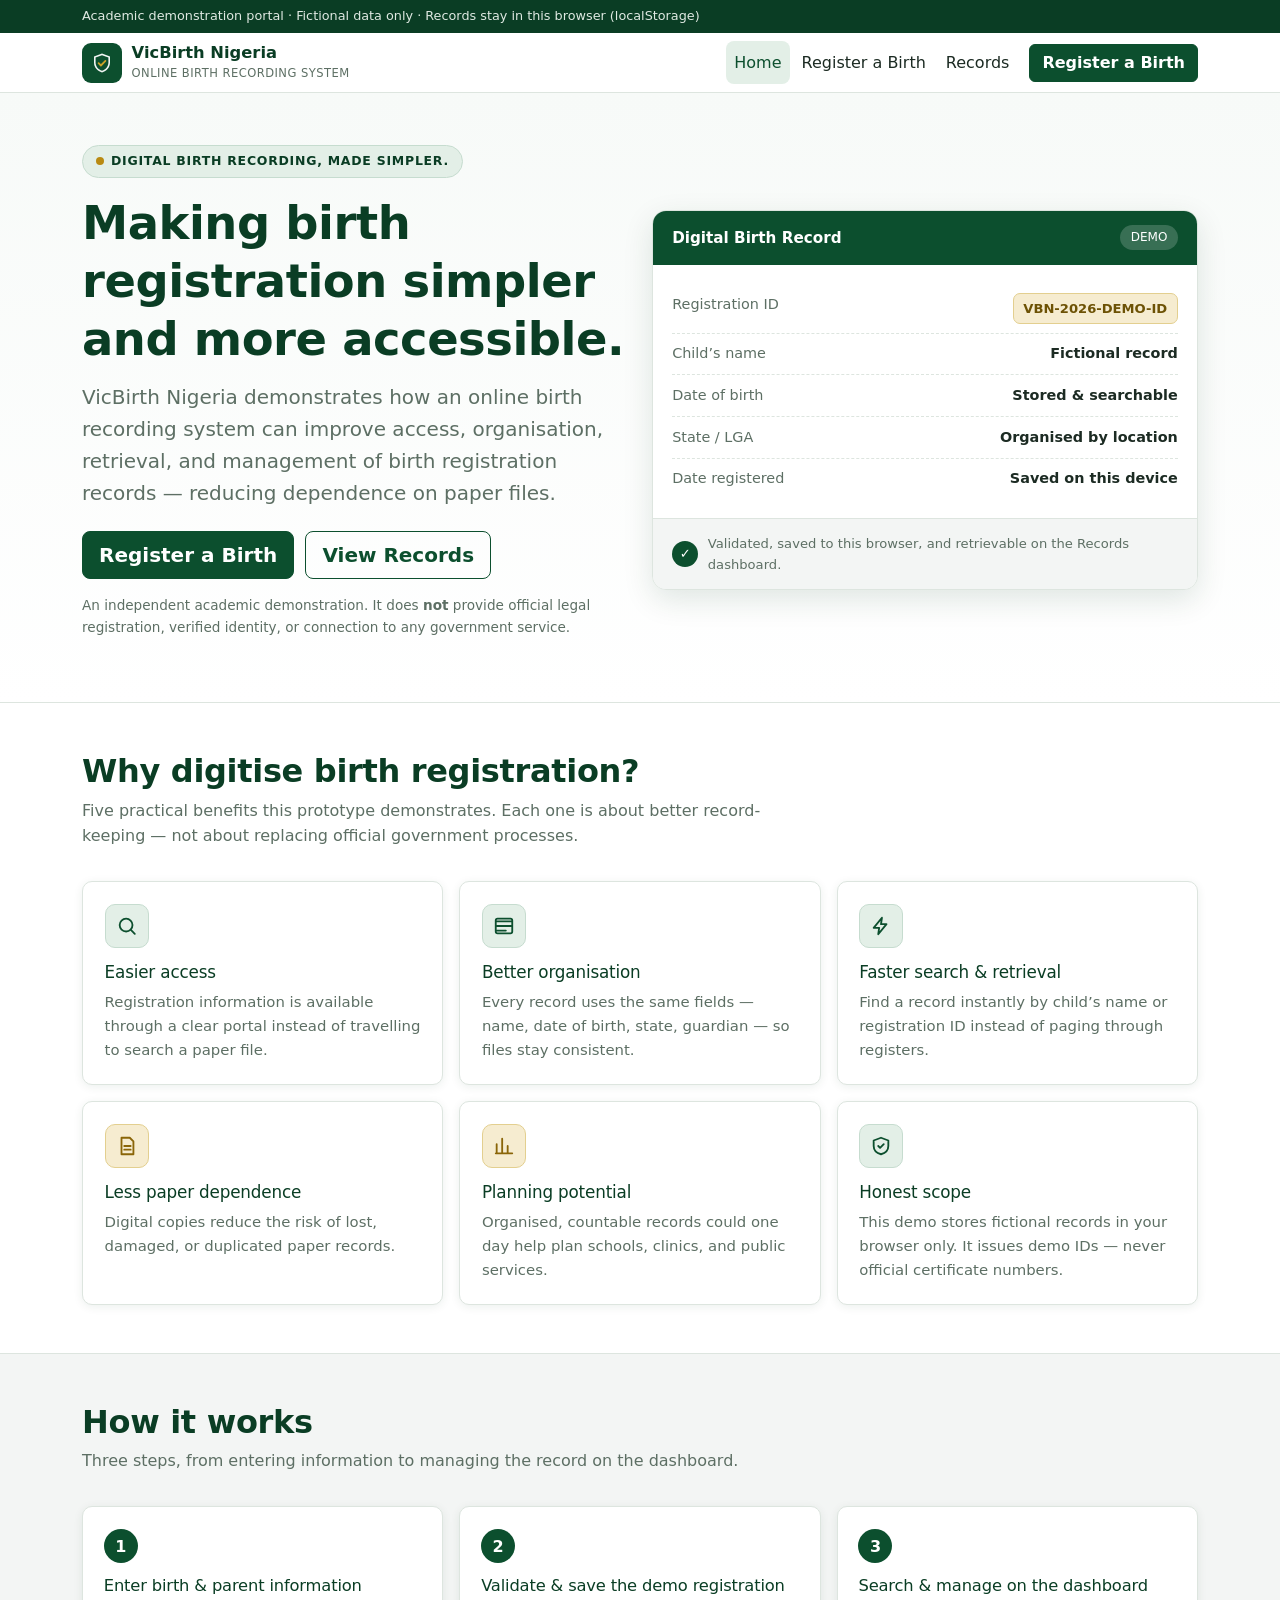
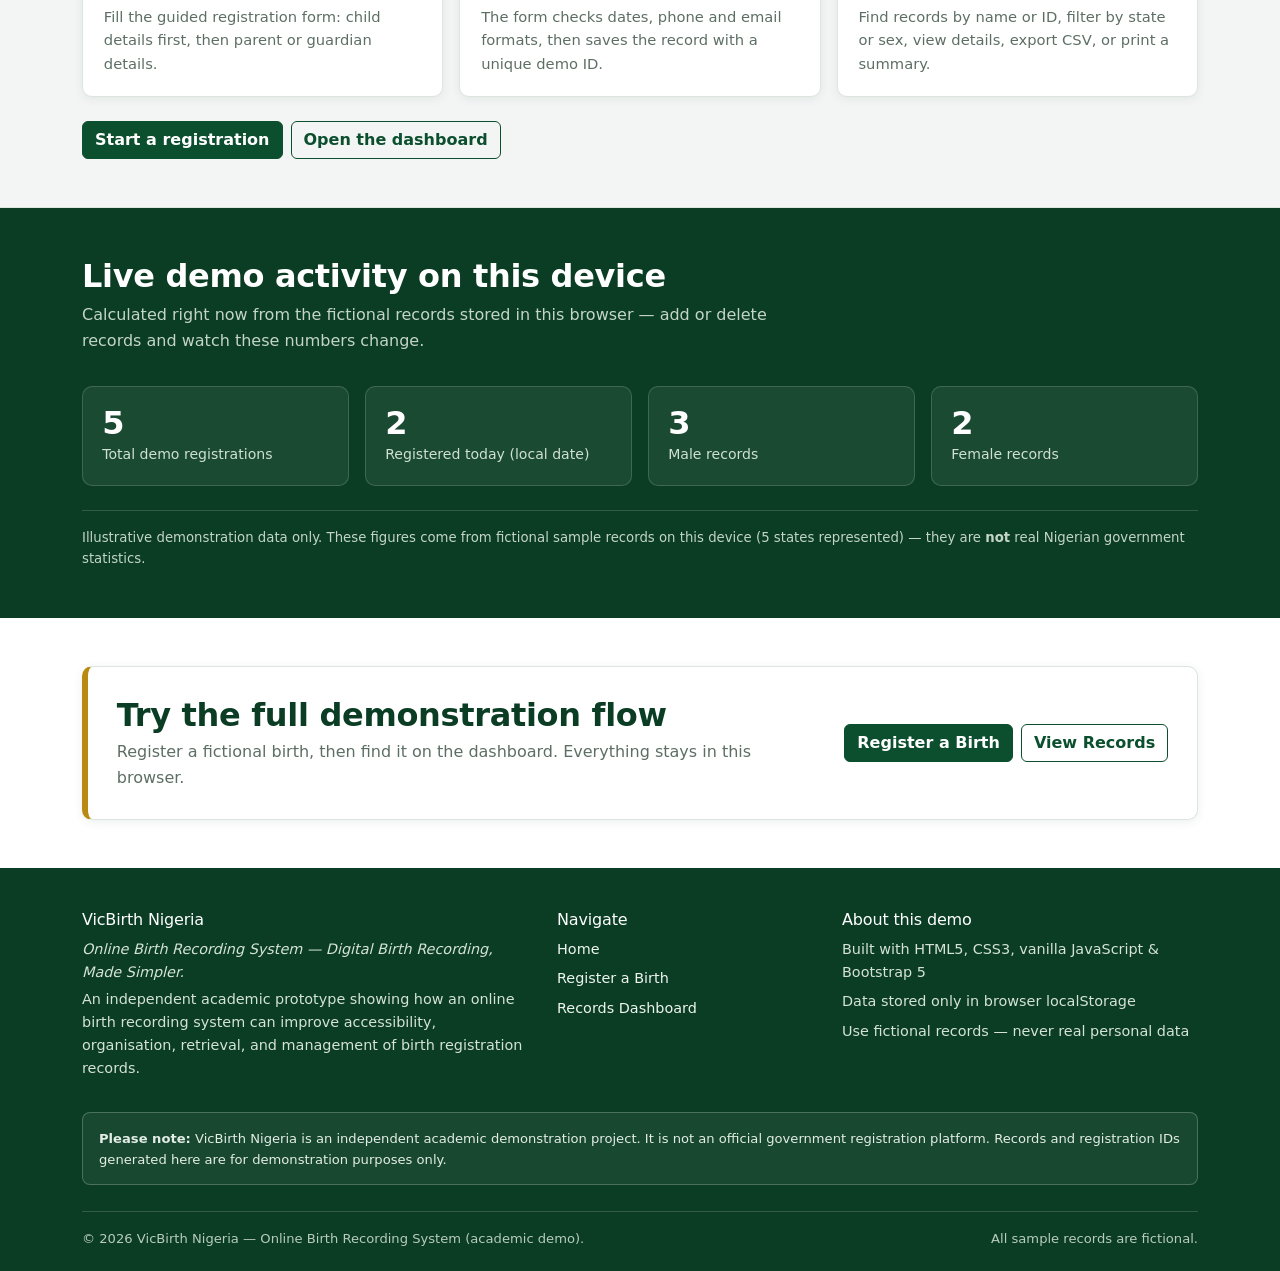
==== index.html @ a204a129 "Add files via upload" ====
<!DOCTYPE html>
<html lang="en">
<head>
  <meta charset="UTF-8" />
  <meta name="viewport" content="width=device-width, initial-scale=1.0" />
  <meta name="description" content="VicBirth Nigeria — Online Birth Recording System. Academic demonstration showing how digitisation can improve access, organisation and retrieval of birth records." />
  <title>VicBirth Nigeria — Online Birth Recording System (Demo)</title>

  <!-- Bootstrap 5 via official CDN (only framework allowed) -->
  <link href="https://cdn.jsdelivr.net/npm/bootstrap@5.3.3/dist/css/bootstrap.min.css" rel="stylesheet" integrity="sha384-QWTKZyjpPEjISv5WaRU9OFeRpok6YctnYmDr5pNlyT2bRjXh0JMhjY6hW+ALEwIH" crossorigin="anonymous" />

  <!-- Project design system -->
  <link rel="stylesheet" href="css/style.css" />
</head>
<body>

  <!-- Thin academic-notice strip -->
  <div class="bcn-topstrip">
    <div class="container">
      <p>Academic demonstration portal &middot; Fictional data only &middot; Records stay in this browser (localStorage)</p>
    </div>
  </div>

  <!-- ============ Navigation ============ -->
  <nav class="navbar navbar-expand-lg bcn-navbar sticky-top" aria-label="Main navigation">
    <div class="container">
      <a class="bcn-logo" href="index.html" aria-label="VicBirth Nigeria home">
        <span class="bcn-logo-mark" aria-hidden="true">
          <!-- Inline SVG: shield + birth record motif -->
          <svg width="24" height="24" viewBox="0 0 24 24" fill="none" role="img" aria-hidden="true">
            <path d="M12 2.5 20 5.5v6c0 5-3.4 8.6-8 10-4.6-1.4-8-5-8-10v-6l8-3Z" fill="#ffffff" opacity="0.95"/>
            <path d="M12 4.2 18.4 6.4v5.1c0 4-2.7 7-6.4 8.2-3.7-1.2-6.4-4.2-6.4-8.2V6.4L12 4.2Z" fill="#0c4f2e"/>
            <path d="M8.6 12.2l2.3 2.3 4.5-4.6" stroke="#C9A227" stroke-width="1.8" stroke-linecap="round" stroke-linejoin="round" fill="none"/>
          </svg>
        </span>
        <span class="bcn-logo-text">
          <strong>VicBirth Nigeria</strong>
          <small>Online Birth Recording System</small>
        </span>
      </a>

      <button class="navbar-toggler" type="button" data-bs-toggle="collapse" data-bs-target="#bcnNav"
        aria-controls="bcnNav" aria-expanded="false" aria-label="Toggle navigation">
        <span class="navbar-toggler-icon"></span>
      </button>

      <div class="collapse navbar-collapse" id="bcnNav">
        <ul class="navbar-nav ms-auto align-items-lg-center gap-lg-1">
          <li class="nav-item">
            <a class="nav-link active" aria-current="page" href="index.html">Home</a>
          </li>
          <li class="nav-item">
            <a class="nav-link" href="register.html">Register a Birth</a>
          </li>
          <li class="nav-item">
            <a class="nav-link" href="records.html">Records</a>
          </li>
          <li class="nav-item ms-lg-2 mt-2 mt-lg-0">
            <a class="btn btn-primary" href="register.html">Register a Birth</a>
          </li>
        </ul>
      </div>
    </div>
  </nav>

  <main>
    <!-- ============ Hero ============ -->
    <section class="bcn-hero">
      <div class="container">
        <div class="row align-items-center g-4">
          <div class="col-lg-6">
            <span class="bcn-eyebrow"><span class="dot" aria-hidden="true"></span> Digital Birth Recording, Made Simpler.</span>
            <h1>Making birth registration simpler and more accessible.</h1>
            <p class="lead">
              VicBirth Nigeria demonstrates how an online birth recording system can improve
              access, organisation, retrieval, and management of birth registration records &mdash;
              reducing dependence on paper files.
            </p>
            <div class="bcn-hero-actions">
              <a class="btn btn-primary btn-lg" href="register.html">Register a Birth</a>
              <a class="btn btn-outline-secondary btn-lg" href="records.html">View Records</a>
            </div>
            <p class="bcn-hero-note">
              An independent academic demonstration. It does <strong>not</strong> provide official legal
              registration, verified identity, or connection to any government service.
            </p>
          </div>

          <div class="col-lg-6">
            <!-- CSS/SVG illustration: no external image, never breaks -->
            <div class="bcn-illustration" role="img" aria-label="Illustration of a digital birth record card with a demo registration ID">
              <div class="bcn-illustration-header">
                <strong>Digital Birth Record</strong>
                <span>DEMO</span>
              </div>
              <div class="bcn-illustration-body">
                <dl class="m-0">
                  <div class="bcn-mini-row">
                    <dt>Registration ID</dt>
                    <dd><span class="bcn-id-pill">VBN-2026-DEMO-ID</span></dd>
                  </div>
                  <div class="bcn-mini-row">
                    <dt>Child&rsquo;s name</dt>
                    <dd>Fictional record</dd>
                  </div>
                  <div class="bcn-mini-row">
                    <dt>Date of birth</dt>
                    <dd>Stored &amp; searchable</dd>
                  </div>
                  <div class="bcn-mini-row">
                    <dt>State / LGA</dt>
                    <dd>Organised by location</dd>
                  </div>
                  <div class="bcn-mini-row">
                    <dt>Date registered</dt>
                    <dd>Saved on this device</dd>
                  </div>
                </dl>
              </div>
              <div class="bcn-illustration-footer">
                <span class="bcn-check" aria-hidden="true">&#10003;</span>
                <span>Validated, saved to this browser, and retrievable on the Records dashboard.</span>
              </div>
            </div>
          </div>
        </div>
      </div>
    </section>

    <!-- ============ Benefits ============ -->
    <section class="bcn-section" aria-labelledby="benefits-title">
      <div class="container">
        <h2 class="bcn-section-title" id="benefits-title">Why digitise birth registration?</h2>
        <p class="bcn-section-sub">
          Five practical benefits this prototype demonstrates. Each one is about better record-keeping &mdash;
          not about replacing official government processes.
        </p>

        <div class="row g-3 mt-3">
          <div class="col-md-6 col-lg-4">
            <div class="card bcn-card">
              <div class="card-body">
                <span class="bcn-icon-tile" aria-hidden="true">
                  <svg width="22" height="22" viewBox="0 0 24 24" fill="none"><circle cx="11" cy="11" r="7" stroke="#0c4f2e" stroke-width="2"/><path d="m16.5 16.5 4 4" stroke="#0c4f2e" stroke-width="2" stroke-linecap="round"/></svg>
                </span>
                <h3>Easier access</h3>
                <p>Registration information is available through a clear portal instead of travelling to search a paper file.</p>
              </div>
            </div>
          </div>
          <div class="col-md-6 col-lg-4">
            <div class="card bcn-card">
              <div class="card-body">
                <span class="bcn-icon-tile" aria-hidden="true">
                  <svg width="22" height="22" viewBox="0 0 24 24" fill="none"><path d="M4 7h16M4 12h16M4 17h10" stroke="#0c4f2e" stroke-width="2" stroke-linecap="round"/><rect x="3" y="4" width="18" height="16" rx="2" stroke="#0c4f2e" stroke-width="2"/></svg>
                </span>
                <h3>Better organisation</h3>
                <p>Every record uses the same fields &mdash; name, date of birth, state, guardian &mdash; so files stay consistent.</p>
              </div>
            </div>
          </div>
          <div class="col-md-6 col-lg-4">
            <div class="card bcn-card">
              <div class="card-body">
                <span class="bcn-icon-tile" aria-hidden="true">
                  <svg width="22" height="22" viewBox="0 0 24 24" fill="none"><path d="M13 3 4 14h6l-1 7 9-11h-6l1-7Z" stroke="#0c4f2e" stroke-width="2" stroke-linejoin="round"/></svg>
                </span>
                <h3>Faster search &amp; retrieval</h3>
                <p>Find a record instantly by child&rsquo;s name or registration ID instead of paging through registers.</p>
              </div>
            </div>
          </div>
          <div class="col-md-6 col-lg-4">
            <div class="card bcn-card">
              <div class="card-body">
                <span class="bcn-icon-tile gold" aria-hidden="true">
                  <svg width="22" height="22" viewBox="0 0 24 24" fill="none"><path d="M6 3h9l4 4v14H6V3Z" stroke="#8a6508" stroke-width="2" stroke-linejoin="round"/><path d="M9 12h7M9 16h7" stroke="#8a6508" stroke-width="2" stroke-linecap="round"/></svg>
                </span>
                <h3>Less paper dependence</h3>
                <p>Digital copies reduce the risk of lost, damaged, or duplicated paper records.</p>
              </div>
            </div>
          </div>
          <div class="col-md-6 col-lg-4">
            <div class="card bcn-card">
              <div class="card-body">
                <span class="bcn-icon-tile gold" aria-hidden="true">
                  <svg width="22" height="22" viewBox="0 0 24 24" fill="none"><path d="M4 20V10M10 20V4M16 20v-8M21 20H3" stroke="#8a6508" stroke-width="2" stroke-linecap="round"/></svg>
                </span>
                <h3>Planning potential</h3>
                <p>Organised, countable records could one day help plan schools, clinics, and public services.</p>
              </div>
            </div>
          </div>
          <div class="col-md-6 col-lg-4">
            <div class="card bcn-card">
              <div class="card-body">
                <span class="bcn-icon-tile" aria-hidden="true">
                  <svg width="22" height="22" viewBox="0 0 24 24" fill="none"><path d="M12 3 20 6v6c0 4.4-3 7.6-8 9-5-1.4-8-4.6-8-9V6l8-3Z" stroke="#0c4f2e" stroke-width="2" stroke-linejoin="round"/><path d="m9 12 2 2 4-4" stroke="#0c4f2e" stroke-width="2" stroke-linecap="round" stroke-linejoin="round"/></svg>
                </span>
                <h3>Honest scope</h3>
                <p>This demo stores fictional records in your browser only. It issues demo IDs &mdash; never official certificate numbers.</p>
              </div>
            </div>
          </div>
        </div>
      </div>
    </section>

    <!-- ============ How it works ============ -->
    <section class="bcn-section bcn-section-soft" aria-labelledby="how-title">
      <div class="container">
        <h2 class="bcn-section-title" id="how-title">How it works</h2>
        <p class="bcn-section-sub">Three steps, from entering information to managing the record on the dashboard.</p>

        <div class="row g-3 mt-3">
          <div class="col-md-4">
            <div class="bcn-step">
              <span class="bcn-step-number" aria-hidden="true">1</span>
              <h3>Enter birth &amp; parent information</h3>
              <p>Fill the guided registration form: child details first, then parent or guardian details.</p>
            </div>
          </div>
          <div class="col-md-4">
            <div class="bcn-step">
              <span class="bcn-step-number" aria-hidden="true">2</span>
              <h3>Validate &amp; save the demo registration</h3>
              <p>The form checks dates, phone and email formats, then saves the record with a unique demo ID.</p>
            </div>
          </div>
          <div class="col-md-4">
            <div class="bcn-step">
              <span class="bcn-step-number" aria-hidden="true">3</span>
              <h3>Search &amp; manage on the dashboard</h3>
              <p>Find records by name or ID, filter by state or sex, view details, export CSV, or print a summary.</p>
            </div>
          </div>
        </div>

        <div class="mt-4 d-flex flex-wrap gap-2">
          <a class="btn btn-primary" href="register.html">Start a registration</a>
          <a class="btn btn-outline-secondary" href="records.html">Open the dashboard</a>
        </div>
      </div>
    </section>

    <!-- ============ Impact statistics (live from localStorage) ============ -->
    <section class="bcn-section bcn-stats" aria-labelledby="stats-title">
      <div class="container">
        <h2 class="bcn-section-title" id="stats-title">Live demo activity on this device</h2>
        <p class="bcn-section-sub">Calculated right now from the fictional records stored in this browser &mdash; add or delete records and watch these numbers change.</p>

        <div class="row g-3 mt-3" role="list">
          <div class="col-6 col-lg-3" role="listitem">
            <div class="bcn-stat-card">
              <div class="number" id="stat-total">0</div>
              <div class="label">Total demo registrations</div>
            </div>
          </div>
          <div class="col-6 col-lg-3" role="listitem">
            <div class="bcn-stat-card">
              <div class="number" id="stat-today">0</div>
              <div class="label">Registered today (local date)</div>
            </div>
          </div>
          <div class="col-6 col-lg-3" role="listitem">
            <div class="bcn-stat-card">
              <div class="number" id="stat-male">0</div>
              <div class="label">Male records</div>
            </div>
          </div>
          <div class="col-6 col-lg-3" role="listitem">
            <div class="bcn-stat-card">
              <div class="number" id="stat-female">0</div>
              <div class="label">Female records</div>
            </div>
          </div>
        </div>

        <p class="bcn-demo-note mb-0">
          Illustrative demonstration data only. These figures come from fictional sample records on this device
          (<span id="stat-states">0</span> states represented) &mdash; they are <strong>not</strong> real Nigerian government statistics.
        </p>
      </div>
    </section>

    <!-- ============ Call to action ============ -->
    <section class="bcn-section" aria-labelledby="cta-title">
      <div class="container">
        <div class="bcn-cta">
          <div class="row align-items-center g-3">
            <div class="col-lg-8">
              <h2 class="bcn-section-title mb-1" id="cta-title">Try the full demonstration flow</h2>
              <p class="bcn-section-sub mb-0">Register a fictional birth, then find it on the dashboard. Everything stays in this browser.</p>
            </div>
            <div class="col-lg-4 d-flex flex-wrap gap-2 justify-content-lg-end">
              <a class="btn btn-primary" href="register.html">Register a Birth</a>
              <a class="btn btn-outline-secondary" href="records.html">View Records</a>
            </div>
          </div>
        </div>
      </div>
    </section>
  </main>

  <!-- ============ Footer ============ -->
  <footer class="bcn-footer">
    <div class="container">
      <div class="row g-4">
        <div class="col-md-5">
          <h2>VicBirth Nigeria</h2>
          <p class="mb-1"><em>Online Birth Recording System &mdash; Digital Birth Recording, Made Simpler.</em></p>
          <p>An independent academic prototype showing how an online birth recording system can improve accessibility, organisation, retrieval, and management of birth registration records.</p>
        </div>
        <div class="col-6 col-md-3">
          <h3>Navigate</h3>
          <ul>
            <li><a href="index.html">Home</a></li>
            <li><a href="register.html">Register a Birth</a></li>
            <li><a href="records.html">Records Dashboard</a></li>
          </ul>
        </div>
        <div class="col-6 col-md-4">
          <h3>About this demo</h3>
          <ul>
            <li>Built with HTML5, CSS3, vanilla JavaScript &amp; Bootstrap 5</li>
            <li>Data stored only in browser localStorage</li>
            <li>Use fictional records &mdash; never real personal data</li>
          </ul>
        </div>
      </div>

      <div class="bcn-disclaimer mt-3" role="note">
        <strong>Please note:</strong> VicBirth Nigeria is an independent academic demonstration project.
        It is not an official government registration platform. Records and registration IDs generated here
        are for demonstration purposes only.
      </div>

      <div class="bcn-footer-bottom">
        <span>&copy; 2026 VicBirth Nigeria &mdash; Online Birth Recording System (academic demo).</span>
        <span>All sample records are fictional.</span>
      </div>
    </div>
  </footer>

  <!-- Bootstrap JS bundle (for responsive navbar) -->
  <script src="https://cdn.jsdelivr.net/npm/bootstrap@5.3.3/dist/js/bootstrap.bundle.min.js" integrity="sha384-YvpcrYf0tY3lHB60NNkmXc5s9fDVZLESaAA55NDzOxhy9GkcIdslK1eN7N6jIeHz" crossorigin="anonymous"></script>
  <!-- Shared storage + home statistics -->
  <script src="js/main.js"></script>
</body>
</html>
---- css/style.css ----
/* ============================================================
   VicBirth Nigeria — shared design system
   Plain CSS + Bootstrap 5. Colours: deep government green,
   neutral light grey, restrained gold accent.
   Organised so a student can explain each section.
   ============================================================ */

/* ---------- 1. Design tokens (colours, spacing) ---------- */
:root {
  --bcn-green-900: #0a3d24;   /* darkest green: footer, stat band */
  --bcn-green-800: #0c4f2e;   /* primary brand green */
  --bcn-green-700: #0e6639;   /* hover green */
  --bcn-green-100: #e3efe7;   /* pale green tint for badges */
  --bcn-gold: #b98a12;        /* restrained gold accent */
  --bcn-gold-soft: #f6ecd0;   /* pale gold tint */
  --bcn-bg: #ffffff;          /* page background */
  --bcn-bg-soft: #f3f5f4;     /* light neutral section bg */
  --bcn-ink: #1c2b23;         /* main text */
  --bcn-muted: #5d6f64;       /* secondary text */
  --bcn-border: #dde5df;      /* subtle borders */
  --bcn-radius: 10px;         /* restrained corner radius */
  --bcn-shadow: 0 2px 10px rgba(10, 61, 36, 0.08);
  --bcn-shadow-lg: 0 10px 30px rgba(10, 61, 36, 0.12);
}

/* ---------- 2. Base typography & page ---------- */
html {
  scroll-behavior: smooth;
}

body {
  font-family: "Segoe UI", system-ui, -apple-system, Roboto, "Helvetica Neue", Arial, sans-serif;
  color: var(--bcn-ink);
  background: var(--bcn-bg);
  line-height: 1.6;
  overflow-x: hidden; /* guard against horizontal overflow */
}

h1, h2, h3, h4 {
  line-height: 1.25;
  letter-spacing: -0.01em;
}

/* Visible, consistent keyboard focus (accessibility) */
a:focus-visible,
button:focus-visible,
input:focus-visible,
select:focus-visible,
.btn:focus-visible {
  outline: 3px solid var(--bcn-gold);
  outline-offset: 2px;
}

/* ---------- 3. Top utility strip ---------- */
.bcn-topstrip {
  background: var(--bcn-green-900);
  color: #dfe9e2;
  font-size: 0.8rem;
}

.bcn-topstrip p {
  margin: 0;
  padding: 0.4rem 0;
}

/* ---------- 4. Navigation ---------- */
.bcn-navbar {
  background: #fff;
  border-bottom: 1px solid var(--bcn-border);
}

.bcn-logo {
  display: inline-flex;
  align-items: center;
  gap: 0.6rem;
  text-decoration: none;
}

.bcn-logo-mark {
  width: 40px;
  height: 40px;
  flex: 0 0 40px;
  border-radius: 9px;
  background: var(--bcn-green-800);
  display: inline-flex;
  align-items: center;
  justify-content: center;
}

.bcn-logo-text {
  line-height: 1.15;
}

.bcn-logo-text strong {
  display: block;
  color: var(--bcn-green-900);
  font-size: 1.02rem;
}

.bcn-logo-text small {
  color: var(--bcn-muted);
  font-size: 0.72rem;
  letter-spacing: 0.04em;
  text-transform: uppercase;
}

.bcn-navbar .nav-link {
  color: var(--bcn-ink);
  font-weight: 500;
  padding: 0.55rem 0.85rem;
  border-radius: 8px;
}

.bcn-navbar .nav-link:hover {
  background: var(--bcn-bg-soft);
  color: var(--bcn-green-800);
}

.bcn-navbar .nav-link.active {
  color: var(--bcn-green-800);
  background: var(--bcn-green-100);
}

/* ---------- 5. Buttons (Bootstrap overrides) ---------- */
.btn-primary {
  --bs-btn-bg: var(--bcn-green-800);
  --bs-btn-border-color: var(--bcn-green-800);
  --bs-btn-hover-bg: var(--bcn-green-700);
  --bs-btn-hover-border-color: var(--bcn-green-700);
  --bs-btn-active-bg: var(--bcn-green-900);
  --bs-btn-active-border-color: var(--bcn-green-900);
  font-weight: 600;
}

.btn-outline-secondary {
  --bs-btn-color: var(--bcn-green-800);
  --bs-btn-border-color: var(--bcn-green-800);
  --bs-btn-hover-bg: var(--bcn-green-800);
  --bs-btn-hover-border-color: var(--bcn-green-800);
  font-weight: 600;
}

.btn-gold {
  background: var(--bcn-gold);
  border-color: var(--bcn-gold);
  color: #fff;
  font-weight: 600;
}

.btn-gold:hover,
.btn-gold:focus {
  background: #a1760e;
  border-color: #a1760e;
  color: #fff;
}

/* ---------- 6. Hero ---------- */
.bcn-hero {
  background: linear-gradient(180deg, #f7faf8 0%, #ffffff 100%);
  border-bottom: 1px solid var(--bcn-border);
  padding: 3.2rem 0 3rem;
}

.bcn-eyebrow {
  display: inline-flex;
  align-items: center;
  gap: 0.45rem;
  background: var(--bcn-green-100);
  color: var(--bcn-green-900);
  border: 1px solid #c6dccf;
  font-size: 0.78rem;
  font-weight: 700;
  letter-spacing: 0.06em;
  text-transform: uppercase;
  border-radius: 999px;
  padding: 0.35rem 0.8rem;
}

.bcn-eyebrow .dot {
  width: 8px;
  height: 8px;
  border-radius: 50%;
  background: var(--bcn-gold);
}

.bcn-hero h1 {
  font-size: clamp(1.9rem, 4vw, 2.9rem);
  font-weight: 750;
  color: var(--bcn-green-900);
  margin: 1rem 0 0.8rem;
}

.bcn-hero .lead {
  color: var(--bcn-muted);
  max-width: 34rem;
}

.bcn-hero-actions {
  display: flex;
  flex-wrap: wrap;
  gap: 0.7rem;
  margin-top: 1.4rem;
}

.bcn-hero-note {
  margin-top: 1rem;
  font-size: 0.85rem;
  color: var(--bcn-muted);
}

/* Hero illustration: a CSS-built record card (no external image) */
.bcn-illustration {
  background: #fff;
  border: 1px solid var(--bcn-border);
  border-radius: 14px;
  box-shadow: var(--bcn-shadow-lg);
  overflow: hidden;
}

.bcn-illustration-header {
  background: var(--bcn-green-800);
  color: #fff;
  padding: 0.9rem 1.2rem;
  display: flex;
  align-items: center;
  justify-content: space-between;
}

.bcn-illustration-header strong {
  font-size: 0.95rem;
}

.bcn-illustration-header span {
  font-size: 0.75rem;
  background: rgba(255, 255, 255, 0.18);
  border-radius: 999px;
  padding: 0.2rem 0.65rem;
}

.bcn-illustration-body {
  padding: 1.2rem;
}

.bcn-mini-row {
  display: flex;
  justify-content: space-between;
  gap: 1rem;
  padding: 0.55rem 0;
  border-bottom: 1px dashed var(--bcn-border);
  font-size: 0.9rem;
}

.bcn-mini-row:last-child {
  border-bottom: 0;
}

.bcn-mini-row dt {
  color: var(--bcn-muted);
  font-weight: 500;
}

.bcn-mini-row dd {
  margin: 0;
  font-weight: 650;
  text-align: right;
}

.bcn-id-pill {
  display: inline-block;
  background: var(--bcn-gold-soft);
  border: 1px solid #e3cf8f;
  color: #6d5205;
  font-weight: 700;
  font-size: 0.82rem;
  border-radius: 7px;
  padding: 0.25rem 0.6rem;
}

.bcn-illustration-footer {
  display: flex;
  align-items: center;
  gap: 0.6rem;
  background: var(--bcn-bg-soft);
  border-top: 1px solid var(--bcn-border);
  padding: 0.85rem 1.2rem;
  font-size: 0.82rem;
  color: var(--bcn-muted);
}

.bcn-check {
  width: 26px;
  height: 26px;
  border-radius: 50%;
  background: var(--bcn-green-800);
  color: #fff;
  display: inline-flex;
  align-items: center;
  justify-content: center;
  font-weight: 800;
  flex: 0 0 26px;
}

/* ---------- 7. Generic sections ---------- */
.bcn-section {
  padding: 3rem 0;
}

.bcn-section-soft {
  background: var(--bcn-bg-soft);
  border-top: 1px solid var(--bcn-border);
  border-bottom: 1px solid var(--bcn-border);
}

.bcn-section-title {
  color: var(--bcn-green-900);
  font-weight: 750;
  margin-bottom: 0.4rem;
}

.bcn-section-sub {
  color: var(--bcn-muted);
  max-width: 44rem;
  margin-bottom: 0;
}

/* ---------- 8. Cards ---------- */
.bcn-card {
  background: #fff;
  border: 1px solid var(--bcn-border);
  border-radius: var(--bcn-radius);
  box-shadow: var(--bcn-shadow);
  height: 100%;
}

.bcn-card .card-body {
  padding: 1.35rem;
}

.bcn-icon-tile {
  width: 44px;
  height: 44px;
  border-radius: 10px;
  background: var(--bcn-green-100);
  border: 1px solid #c6dccf;
  display: inline-flex;
  align-items: center;
  justify-content: center;
  margin-bottom: 0.9rem;
}

.bcn-icon-tile.gold {
  background: var(--bcn-gold-soft);
  border-color: #e3cf8f;
}

.bcn-card h3 {
  font-size: 1.05rem;
  color: var(--bcn-green-900);
}

.bcn-card p {
  color: var(--bcn-muted);
  font-size: 0.93rem;
  margin-bottom: 0;
}

/* ---------- 9. How-it-works steps ---------- */
.bcn-step {
  position: relative;
  background: #fff;
  border: 1px solid var(--bcn-border);
  border-radius: var(--bcn-radius);
  padding: 1.4rem 1.3rem 1.3rem;
  height: 100%;
  box-shadow: var(--bcn-shadow);
}

.bcn-step-number {
  width: 34px;
  height: 34px;
  border-radius: 50%;
  background: var(--bcn-green-800);
  color: #fff;
  font-weight: 800;
  display: inline-flex;
  align-items: center;
  justify-content: center;
  margin-bottom: 0.8rem;
}

.bcn-step h3 {
  font-size: 1.02rem;
  color: var(--bcn-green-900);
}

.bcn-step p {
  color: var(--bcn-muted);
  font-size: 0.92rem;
  margin: 0;
}

/* ---------- 10. Statistics band ---------- */
.bcn-stats {
  background: var(--bcn-green-900);
  color: #eaf2ec;
}

.bcn-stats .bcn-section-title {
  color: #fff;
}

.bcn-stats .bcn-section-sub {
  color: #c4d4c9;
}

.bcn-stat-card {
  background: rgba(255, 255, 255, 0.07);
  border: 1px solid rgba(255, 255, 255, 0.16);
  border-radius: var(--bcn-radius);
  padding: 1.2rem;
  height: 100%;
}

.bcn-stat-card .number {
  font-size: 2rem;
  font-weight: 800;
  color: #fff;
  line-height: 1.1;
}

.bcn-stat-card .label {
  color: #cfe0d4;
  font-size: 0.88rem;
  margin-top: 0.15rem;
}

.bcn-demo-note {
  font-size: 0.83rem;
  color: #c4d4c9;
  border-top: 1px solid rgba(255, 255, 255, 0.16);
  padding-top: 1rem;
  margin-top: 1.5rem;
}

/* ---------- 11. Call to action ---------- */
.bcn-cta {
  border: 1px solid var(--bcn-border);
  border-left: 6px solid var(--bcn-gold);
  border-radius: var(--bcn-radius);
  background: #fff;
  box-shadow: var(--bcn-shadow);
  padding: 1.8rem;
}

/* ---------- 12. Footer ---------- */
.bcn-footer {
  background: var(--bcn-green-900);
  color: #d5e2d8;
  padding: 2.6rem 0 1.4rem;
  margin-top: 0;
}

.bcn-footer a {
  color: #eef5ef;
  text-decoration: none;
}

.bcn-footer a:hover {
  text-decoration: underline;
}

.bcn-footer h2,
.bcn-footer h3 {
  color: #fff;
  font-size: 1rem;
}

.bcn-footer p,
.bcn-footer li {
  font-size: 0.9rem;
}

.bcn-footer ul {
  list-style: none;
  padding: 0;
  margin: 0;
}

.bcn-footer ul li {
  margin-bottom: 0.4rem;
}

.bcn-disclaimer {
  border: 1px solid rgba(255, 255, 255, 0.22);
  background: rgba(255, 255, 255, 0.06);
  border-radius: 8px;
  font-size: 0.82rem;
  padding: 0.9rem 1rem;
  color: #e3ede5;
}

.bcn-footer-bottom {
  border-top: 1px solid rgba(255, 255, 255, 0.16);
  margin-top: 1.6rem;
  padding-top: 1rem;
  font-size: 0.82rem;
  color: #b9cbbf;
  display: flex;
  flex-wrap: wrap;
  gap: 0.5rem 1.5rem;
  justify-content: space-between;
}

/* ---------- 13. Forms (used in Stage 2, base ready) ---------- */
.bcn-form-card {
  background: #fff;
  border: 1px solid var(--bcn-border);
  border-radius: 12px;
  box-shadow: var(--bcn-shadow);
}

.bcn-form-section {
  border: 1px solid var(--bcn-border);
  border-radius: var(--bcn-radius);
  padding: 1.3rem;
  margin-bottom: 1.3rem;
  background: #fff;
}

.bcn-form-section > h2 {
  font-size: 1.08rem;
  color: var(--bcn-green-900);
  margin-bottom: 0.2rem;
}

.bcn-form-section > p {
  color: var(--bcn-muted);
  font-size: 0.88rem;
}

.required-mark {
  color: #b02a2a;
  font-weight: 700;
}

.optional-tag {
  font-size: 0.72rem;
  font-weight: 700;
  color: var(--bcn-muted);
  background: #eef2ef;
  border: 1px solid var(--bcn-border);
  border-radius: 999px;
  padding: 0.05rem 0.5rem;
  margin-left: 0.4rem;
  vertical-align: middle;
}

/* ---------- 14. Tables & dashboard (used in Stage 3, base ready) ---------- */
.bcn-summary-card {
  background: #fff;
  border: 1px solid var(--bcn-border);
  border-left: 5px solid var(--bcn-green-800);
  border-radius: var(--bcn-radius);
  box-shadow: var(--bcn-shadow);
  padding: 1.1rem 1.2rem;
  height: 100%;
}

.bcn-summary-card.gold {
  border-left-color: var(--bcn-gold);
}

.bcn-summary-card .count {
  font-size: 1.9rem;
  font-weight: 800;
  color: var(--bcn-green-900);
}

.bcn-summary-card .caption {
  color: var(--bcn-muted);
  font-size: 0.87rem;
}

/* Keep wide tables usable on phones */
.table-responsive {
  border: 1px solid var(--bcn-border);
  border-radius: var(--bcn-radius);
  background: #fff;
}

/* ---------- 15. Print: registration summary only ----------
   The printable sheet lives in #printArea (populated by
   records.js just before printing). On paper, hide the entire
   app interface and show only that sheet. */
@media print {
  body > *:not(#printArea) {
    display: none !important;
  }

  #printArea {
    display: block !important;
  }

  body {
    background: #fff;
    color: #000;
  }

  #printContent {
    font-size: 12pt;
    line-height: 1.5;
    margin: 0.5cm;
  }

  #printContent h1 {
    font-size: 17pt;
    color: #000;
    border-bottom: 3pt solid #0c4f2e;
    padding-bottom: 6pt;
    margin-bottom: 4pt;
  }

  .bcn-print-sub {
    color: #333;
    margin-bottom: 12pt;
  }

  .bcn-print-list {
    margin: 0 0 12pt;
  }

  .bcn-print-row {
    display: flex;
    justify-content: space-between;
    gap: 1cm;
    padding: 4pt 0;
    border-bottom: 1pt dotted #999;
  }

  .bcn-print-row dt {
    color: #333;
    font-weight: normal;
  }

  .bcn-print-row dd {
    margin: 0;
    font-weight: bold;
    text-align: right;
  }

  .bcn-print-note {
    border: 1.5pt solid #000;
    padding: 8pt;
    font-size: 10pt;
  }
}

/* ---------- 16. Reduced motion ---------- */
@media (prefers-reduced-motion: reduce) {
  html {
    scroll-behavior: auto;
  }

  *,
  *::before,
  *::after {
    transition: none !important;
    animation: none !important;
  }
}

/* ---------- 17. Small-screen polish ---------- */
@media (max-width: 575.98px) {
  .bcn-hero {
    padding: 2.2rem 0;
  }

  .bcn-hero-actions .btn {
    width: 100%;
  }

  .bcn-cta {
    padding: 1.3rem;
  }
}

/* ---------- 18. Registration success + fictional-data note ---------- */
.bcn-fictional-note {
  border-left: 5px solid var(--bcn-gold);
}

.bcn-success {
  background: #fff;
  border: 1px solid var(--bcn-border);
  border-top: 6px solid var(--bcn-green-800);
  border-radius: 12px;
  box-shadow: var(--bcn-shadow-lg);
  padding: 1.6rem;
}

.bcn-success h2 {
  font-size: 1.3rem;
  color: var(--bcn-green-900);
}

.bcn-success-id {
  display: inline-block;
  font-size: 1.25rem;
  font-weight: 800;
  letter-spacing: 0.02em;
  color: var(--bcn-green-900);
  background: var(--bcn-gold-soft);
  border: 1px solid #e3cf8f;
  border-radius: 8px;
  padding: 0.4rem 0.9rem;
}

.bcn-check-lg {
  width: 44px;
  height: 44px;
  flex-basis: 44px;
  font-size: 1.3rem;
}

/* ---------- 19. Dashboard ---------- */
.bcn-dashboard h1 {
  font-size: clamp(1.6rem, 3vw, 2.2rem);
  font-weight: 750;
}

.bcn-dashboard-note {
  font-size: 0.82rem;
  color: var(--bcn-muted);
  margin-top: 0.6rem;
  margin-bottom: 0;
}

/* Search + filters card */
.bcn-filter-bar {
  background: #fff;
  border: 1px solid var(--bcn-border);
  border-radius: var(--bcn-radius);
  box-shadow: var(--bcn-shadow);
  padding: 1.1rem 1.2rem;
}

.bcn-result-count {
  font-size: 0.87rem;
  font-weight: 700;
  color: var(--bcn-green-800);
}

/* Records table */
.bcn-table thead th {
  background: var(--bcn-green-900);
  color: #fff;
  font-size: 0.78rem;
  text-transform: uppercase;
  letter-spacing: 0.04em;
  white-space: nowrap;
  border-bottom: 0;
  padding: 0.75rem 0.8rem;
}

.bcn-table tbody td {
  font-size: 0.9rem;
  padding: 0.7rem 0.8rem;
  vertical-align: middle;
}

.bcn-table code {
  color: var(--bcn-green-900);
  font-size: 0.82rem;
  white-space: nowrap;
}

.bcn-pill {
  display: inline-block;
  font-size: 0.76rem;
  font-weight: 700;
  color: var(--bcn-green-900);
  background: var(--bcn-green-100);
  border: 1px solid #c6dccf;
  border-radius: 999px;
  padding: 0.15rem 0.65rem;
  white-space: nowrap;
}

.bcn-pill.gold {
  color: #6d5205;
  background: var(--bcn-gold-soft);
  border-color: #e3cf8f;
}

.bcn-actions {
  white-space: nowrap;
}

.bcn-actions .btn + .btn {
  margin-left: 0.4rem;
}

.bcn-empty,
.bcn-empty-action {
  text-align: center;
  padding: 1.6rem 1rem !important;
  color: var(--bcn-muted);
}

.bcn-empty {
  font-weight: 600;
  color: var(--bcn-green-900);
}

/* Pagination row */
.bcn-pagination .btn:disabled {
  opacity: 0.45;
}

/* Demonstration-data box */
.bcn-demo-box {
  background: #fff;
  border: 1px dashed var(--bcn-gold);
  border-radius: var(--bcn-radius);
  padding: 1.2rem 1.3rem;
}

.bcn-demo-box h2 {
  font-size: 1rem;
  color: var(--bcn-green-900);
  margin-bottom: 0.25rem;
}

.bcn-demo-box p {
  font-size: 0.87rem;
  color: var(--bcn-muted);
}

/* Details modal */
.bcn-modal-header {
  border-bottom: 3px solid var(--bcn-green-800);
}

.bcn-detail-list {
  margin: 0 0 1rem;
}

.bcn-detail-row {
  display: flex;
  justify-content: space-between;
  gap: 1rem;
  padding: 0.5rem 0;
  border-bottom: 1px dashed var(--bcn-border);
  font-size: 0.9rem;
}

.bcn-detail-row:last-child {
  border-bottom: 0;
}

.bcn-detail-row dt {
  color: var(--bcn-muted);
  font-weight: 500;
}

.bcn-detail-row dd {
  margin: 0;
  font-weight: 650;
  text-align: right;
  overflow-wrap: anywhere;
}

.bcn-disclaimer-light {
  border: 1px solid var(--bcn-border);
  background: var(--bcn-bg-soft);
  color: var(--bcn-muted);
  border-radius: 8px;
  font-size: 0.8rem;
  padding: 0.7rem 0.9rem;
}

/* Dashboard small screens: compact table + full-width buttons */
@media (max-width: 575.98px) {
  .bcn-table tbody td {
    font-size: 0.83rem;
    padding: 0.55rem 0.6rem;
  }

  .bcn-filter-bar {
    padding: 1rem;
  }

  .bcn-pagination .btn {
    flex: 1;
  }
}
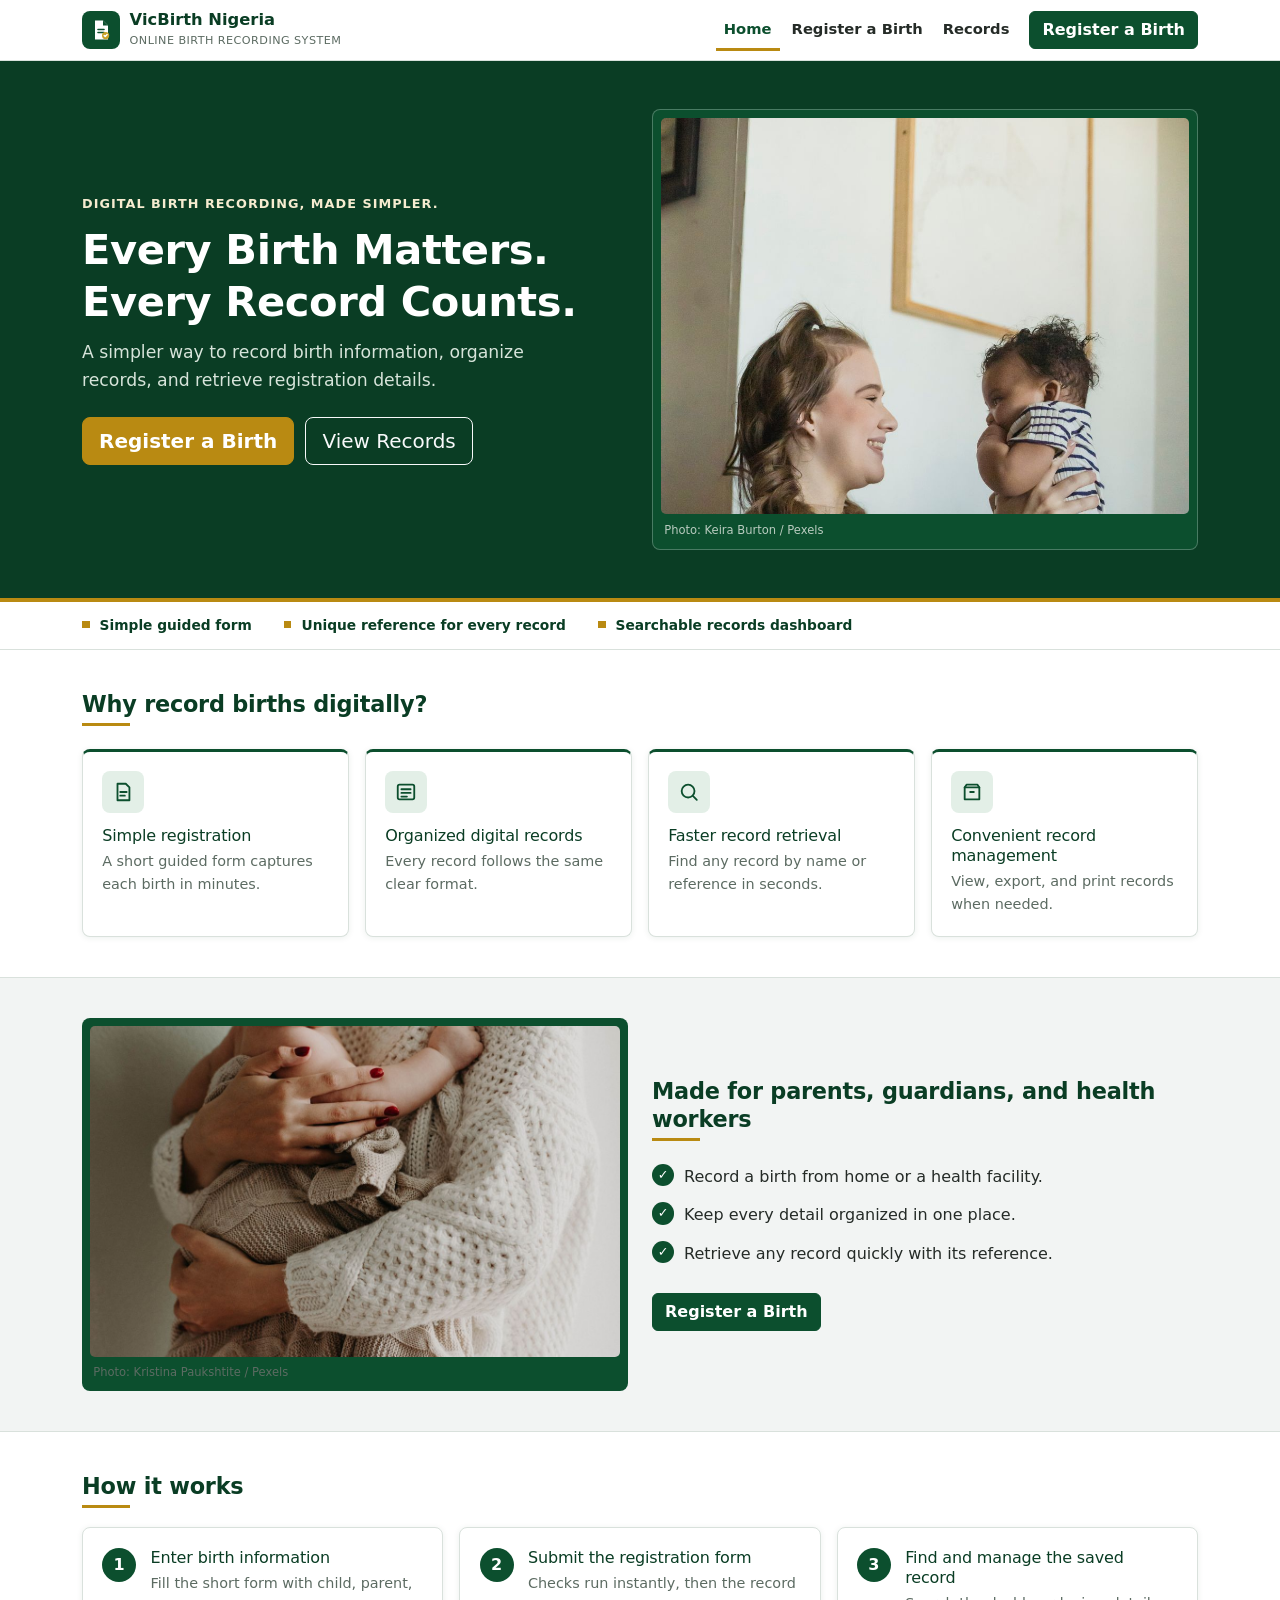
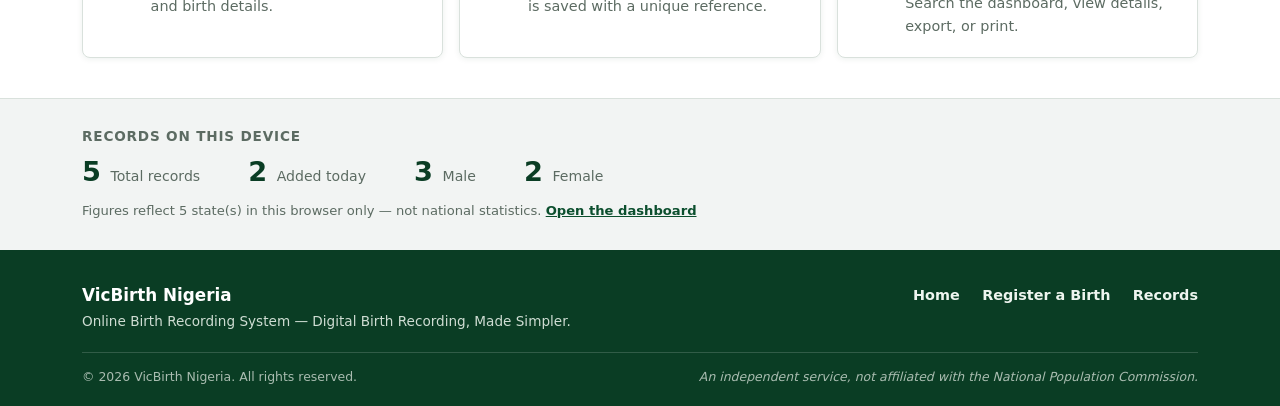
==== commit 0f42741d: "Add files via upload" ====
--- a/index.html
+++ b/index.html
@@ -3,8 +3,9 @@
 <head>
   <meta charset="UTF-8" />
   <meta name="viewport" content="width=device-width, initial-scale=1.0" />
-  <meta name="description" content="VicBirth Nigeria — Online Birth Recording System. Academic demonstration showing how digitisation can improve access, organisation and retrieval of birth records." />
-  <title>VicBirth Nigeria — Online Birth Recording System (Demo)</title>
+  <meta name="description" content="VicBirth Nigeria — Online Birth Recording System. A simpler way to record birth information, organize records, and retrieve registration details." />
+  <title>VicBirth Nigeria — Online Birth Recording System</title>
+  <link rel="icon" href="data:image/svg+xml,%3Csvg xmlns='http://www.w3.org/2000/svg' viewBox='0 0 32 32'%3E%3Crect width='32' height='32' rx='7' fill='%230c4f2e'/%3E%3Ctext x='16' y='22' font-family='Arial' font-size='17' font-weight='bold' fill='white' text-anchor='middle'%3EV%3C/text%3E%3C/svg%3E" />
 
   <!-- Bootstrap 5 via official CDN (only framework allowed) -->
   <link href="https://cdn.jsdelivr.net/npm/bootstrap@5.3.3/dist/css/bootstrap.min.css" rel="stylesheet" integrity="sha384-QWTKZyjpPEjISv5WaRU9OFeRpok6YctnYmDr5pNlyT2bRjXh0JMhjY6hW+ALEwIH" crossorigin="anonymous" />
@@ -14,23 +15,18 @@
 </head>
 <body>
 
-  <!-- Thin academic-notice strip -->
-  <div class="bcn-topstrip">
-    <div class="container">
-      <p>Academic demonstration portal &middot; Fictional data only &middot; Records stay in this browser (localStorage)</p>
-    </div>
-  </div>
-
-  <!-- ============ Navigation ============ -->
+  <!-- ============ Header ============ -->
   <nav class="navbar navbar-expand-lg bcn-navbar sticky-top" aria-label="Main navigation">
     <div class="container">
       <a class="bcn-logo" href="index.html" aria-label="VicBirth Nigeria home">
         <span class="bcn-logo-mark" aria-hidden="true">
-          <!-- Inline SVG: shield + birth record motif -->
+          <!-- Original wordmark: birth-record document with gold seal -->
           <svg width="24" height="24" viewBox="0 0 24 24" fill="none" role="img" aria-hidden="true">
-            <path d="M12 2.5 20 5.5v6c0 5-3.4 8.6-8 10-4.6-1.4-8-5-8-10v-6l8-3Z" fill="#ffffff" opacity="0.95"/>
-            <path d="M12 4.2 18.4 6.4v5.1c0 4-2.7 7-6.4 8.2-3.7-1.2-6.4-4.2-6.4-8.2V6.4L12 4.2Z" fill="#0c4f2e"/>
-            <path d="M8.6 12.2l2.3 2.3 4.5-4.6" stroke="#C9A227" stroke-width="1.8" stroke-linecap="round" stroke-linejoin="round" fill="none"/>
+            <path d="M6 2.5h8L19 7.5V21.5H6V2.5Z" fill="#ffffff"/>
+            <path d="M14 2.5v5h5" fill="#0c4f2e"/>
+            <path d="M9 11.5h6M9 14.5h6" stroke="#0c4f2e" stroke-width="1.6" stroke-linecap="round"/>
+            <circle cx="16.6" cy="17.6" r="3.6" fill="#C9A227"/>
+            <path d="m15.2 17.6 1 1 1.9-2.1" stroke="#ffffff" stroke-width="1.4" stroke-linecap="round" stroke-linejoin="round" fill="none"/>
           </svg>
         </span>
         <span class="bcn-logo-text">
@@ -65,280 +61,171 @@
 
   <main>
     <!-- ============ Hero ============ -->
-    <section class="bcn-hero">
+    <section class="hero">
       <div class="container">
         <div class="row align-items-center g-4">
           <div class="col-lg-6">
-            <span class="bcn-eyebrow"><span class="dot" aria-hidden="true"></span> Digital Birth Recording, Made Simpler.</span>
-            <h1>Making birth registration simpler and more accessible.</h1>
-            <p class="lead">
-              VicBirth Nigeria demonstrates how an online birth recording system can improve
-              access, organisation, retrieval, and management of birth registration records &mdash;
-              reducing dependence on paper files.
-            </p>
-            <div class="bcn-hero-actions">
+            <p class="hero-kicker">Digital Birth Recording, Made Simpler.</p>
+            <h1>Every Birth Matters. Every Record Counts.</h1>
+            <p class="hero-sub">A simpler way to record birth information, organize records, and retrieve registration details.</p>
+            <div class="hero-actions">
               <a class="btn btn-primary btn-lg" href="register.html">Register a Birth</a>
-              <a class="btn btn-outline-secondary btn-lg" href="records.html">View Records</a>
-            </div>
-            <p class="bcn-hero-note">
-              An independent academic demonstration. It does <strong>not</strong> provide official legal
-              registration, verified identity, or connection to any government service.
-            </p>
-          </div>
-
-          <div class="col-lg-6">
-            <!-- CSS/SVG illustration: no external image, never breaks -->
-            <div class="bcn-illustration" role="img" aria-label="Illustration of a digital birth record card with a demo registration ID">
-              <div class="bcn-illustration-header">
-                <strong>Digital Birth Record</strong>
-                <span>DEMO</span>
-              </div>
-              <div class="bcn-illustration-body">
-                <dl class="m-0">
-                  <div class="bcn-mini-row">
-                    <dt>Registration ID</dt>
-                    <dd><span class="bcn-id-pill">VBN-2026-DEMO-ID</span></dd>
-                  </div>
-                  <div class="bcn-mini-row">
-                    <dt>Child&rsquo;s name</dt>
-                    <dd>Fictional record</dd>
-                  </div>
-                  <div class="bcn-mini-row">
-                    <dt>Date of birth</dt>
-                    <dd>Stored &amp; searchable</dd>
-                  </div>
-                  <div class="bcn-mini-row">
-                    <dt>State / LGA</dt>
-                    <dd>Organised by location</dd>
-                  </div>
-                  <div class="bcn-mini-row">
-                    <dt>Date registered</dt>
-                    <dd>Saved on this device</dd>
-                  </div>
-                </dl>
-              </div>
-              <div class="bcn-illustration-footer">
-                <span class="bcn-check" aria-hidden="true">&#10003;</span>
-                <span>Validated, saved to this browser, and retrievable on the Records dashboard.</span>
-              </div>
-            </div>
-          </div>
-        </div>
-      </div>
-    </section>
+              <a class="btn btn-outline-light btn-lg" href="records.html">View Records</a>
+            </div>
+          </div>
+          <div class="col-lg-6">
+            <figure class="hero-photo">
+              <img src="assets/images/hero-mother-baby.jpg" alt="A Nigerian mother smiling while holding her newborn baby near a window" width="1000" height="750" fetchpriority="high" />
+              <figcaption>Photo: Keira Burton / Pexels</figcaption>
+            </figure>
+          </div>
+        </div>
+      </div>
+    </section>
+
+    <!-- ============ Service points strip ============ -->
+    <div class="service-strip">
+      <div class="container">
+        <ul>
+          <li>Simple guided form</li>
+          <li>Unique reference for every record</li>
+          <li>Searchable records dashboard</li>
+        </ul>
+      </div>
+    </div>
 
     <!-- ============ Benefits ============ -->
-    <section class="bcn-section" aria-labelledby="benefits-title">
-      <div class="container">
-        <h2 class="bcn-section-title" id="benefits-title">Why digitise birth registration?</h2>
-        <p class="bcn-section-sub">
-          Five practical benefits this prototype demonstrates. Each one is about better record-keeping &mdash;
-          not about replacing official government processes.
-        </p>
-
-        <div class="row g-3 mt-3">
-          <div class="col-md-6 col-lg-4">
-            <div class="card bcn-card">
-              <div class="card-body">
-                <span class="bcn-icon-tile" aria-hidden="true">
-                  <svg width="22" height="22" viewBox="0 0 24 24" fill="none"><circle cx="11" cy="11" r="7" stroke="#0c4f2e" stroke-width="2"/><path d="m16.5 16.5 4 4" stroke="#0c4f2e" stroke-width="2" stroke-linecap="round"/></svg>
-                </span>
-                <h3>Easier access</h3>
-                <p>Registration information is available through a clear portal instead of travelling to search a paper file.</p>
-              </div>
-            </div>
-          </div>
-          <div class="col-md-6 col-lg-4">
-            <div class="card bcn-card">
-              <div class="card-body">
-                <span class="bcn-icon-tile" aria-hidden="true">
-                  <svg width="22" height="22" viewBox="0 0 24 24" fill="none"><path d="M4 7h16M4 12h16M4 17h10" stroke="#0c4f2e" stroke-width="2" stroke-linecap="round"/><rect x="3" y="4" width="18" height="16" rx="2" stroke="#0c4f2e" stroke-width="2"/></svg>
-                </span>
-                <h3>Better organisation</h3>
-                <p>Every record uses the same fields &mdash; name, date of birth, state, guardian &mdash; so files stay consistent.</p>
-              </div>
-            </div>
-          </div>
-          <div class="col-md-6 col-lg-4">
-            <div class="card bcn-card">
-              <div class="card-body">
-                <span class="bcn-icon-tile" aria-hidden="true">
-                  <svg width="22" height="22" viewBox="0 0 24 24" fill="none"><path d="M13 3 4 14h6l-1 7 9-11h-6l1-7Z" stroke="#0c4f2e" stroke-width="2" stroke-linejoin="round"/></svg>
-                </span>
-                <h3>Faster search &amp; retrieval</h3>
-                <p>Find a record instantly by child&rsquo;s name or registration ID instead of paging through registers.</p>
-              </div>
-            </div>
-          </div>
-          <div class="col-md-6 col-lg-4">
-            <div class="card bcn-card">
-              <div class="card-body">
-                <span class="bcn-icon-tile gold" aria-hidden="true">
-                  <svg width="22" height="22" viewBox="0 0 24 24" fill="none"><path d="M6 3h9l4 4v14H6V3Z" stroke="#8a6508" stroke-width="2" stroke-linejoin="round"/><path d="M9 12h7M9 16h7" stroke="#8a6508" stroke-width="2" stroke-linecap="round"/></svg>
-                </span>
-                <h3>Less paper dependence</h3>
-                <p>Digital copies reduce the risk of lost, damaged, or duplicated paper records.</p>
-              </div>
-            </div>
-          </div>
-          <div class="col-md-6 col-lg-4">
-            <div class="card bcn-card">
-              <div class="card-body">
-                <span class="bcn-icon-tile gold" aria-hidden="true">
-                  <svg width="22" height="22" viewBox="0 0 24 24" fill="none"><path d="M4 20V10M10 20V4M16 20v-8M21 20H3" stroke="#8a6508" stroke-width="2" stroke-linecap="round"/></svg>
-                </span>
-                <h3>Planning potential</h3>
-                <p>Organised, countable records could one day help plan schools, clinics, and public services.</p>
-              </div>
-            </div>
-          </div>
-          <div class="col-md-6 col-lg-4">
-            <div class="card bcn-card">
-              <div class="card-body">
-                <span class="bcn-icon-tile" aria-hidden="true">
-                  <svg width="22" height="22" viewBox="0 0 24 24" fill="none"><path d="M12 3 20 6v6c0 4.4-3 7.6-8 9-5-1.4-8-4.6-8-9V6l8-3Z" stroke="#0c4f2e" stroke-width="2" stroke-linejoin="round"/><path d="m9 12 2 2 4-4" stroke="#0c4f2e" stroke-width="2" stroke-linecap="round" stroke-linejoin="round"/></svg>
-                </span>
-                <h3>Honest scope</h3>
-                <p>This demo stores fictional records in your browser only. It issues demo IDs &mdash; never official certificate numbers.</p>
-              </div>
-            </div>
+    <section class="page-section" aria-labelledby="benefits-title">
+      <div class="container">
+        <h2 class="section-title" id="benefits-title">Why record births digitally?</h2>
+        <div class="row g-3 mt-1">
+          <div class="col-md-6 col-lg-3">
+            <div class="benefit">
+              <span class="benefit-icon" aria-hidden="true">
+                <svg width="22" height="22" viewBox="0 0 24 24" fill="none"><path d="M6 3h9l4 4v14H6V3Z" stroke="#0c4f2e" stroke-width="2" stroke-linejoin="round"/><path d="M9 12h7M9 16h5" stroke="#0c4f2e" stroke-width="2" stroke-linecap="round"/></svg>
+              </span>
+              <h3>Simple registration</h3>
+              <p>A short guided form captures each birth in minutes.</p>
+            </div>
+          </div>
+          <div class="col-md-6 col-lg-3">
+            <div class="benefit">
+              <span class="benefit-icon" aria-hidden="true">
+                <svg width="22" height="22" viewBox="0 0 24 24" fill="none"><rect x="3" y="4" width="18" height="16" rx="2" stroke="#0c4f2e" stroke-width="2"/><path d="M7 9h10M7 13h10M7 17h6" stroke="#0c4f2e" stroke-width="2" stroke-linecap="round"/></svg>
+              </span>
+              <h3>Organized digital records</h3>
+              <p>Every record follows the same clear format.</p>
+            </div>
+          </div>
+          <div class="col-md-6 col-lg-3">
+            <div class="benefit">
+              <span class="benefit-icon" aria-hidden="true">
+                <svg width="22" height="22" viewBox="0 0 24 24" fill="none"><circle cx="11" cy="11" r="7" stroke="#0c4f2e" stroke-width="2"/><path d="m16.5 16.5 4 4" stroke="#0c4f2e" stroke-width="2" stroke-linecap="round"/></svg>
+              </span>
+              <h3>Faster record retrieval</h3>
+              <p>Find any record by name or reference in seconds.</p>
+            </div>
+          </div>
+          <div class="col-md-6 col-lg-3">
+            <div class="benefit">
+              <span class="benefit-icon" aria-hidden="true">
+                <svg width="22" height="22" viewBox="0 0 24 24" fill="none"><path d="M4 7h16v13H4V7Z" stroke="#0c4f2e" stroke-width="2" stroke-linejoin="round"/><path d="M4 7l2-3h12l2 3M10 12h4" stroke="#0c4f2e" stroke-width="2" stroke-linecap="round" stroke-linejoin="round"/></svg>
+              </span>
+              <h3>Convenient record management</h3>
+              <p>View, export, and print records when needed.</p>
+            </div>
+          </div>
+        </div>
+      </div>
+    </section>
+
+    <!-- ============ Family band ============ -->
+    <section class="page-section photo-band" aria-labelledby="family-title">
+      <div class="container">
+        <div class="row align-items-center g-4">
+          <div class="col-lg-6">
+            <figure class="band-photo">
+              <img src="assets/images/family-care.jpg" alt="A mother holding her baby close in warm indoor light" width="1260" height="750" loading="lazy" />
+              <figcaption>Photo: Kristina Paukshtite / Pexels</figcaption>
+            </figure>
+          </div>
+          <div class="col-lg-6">
+            <h2 class="section-title" id="family-title">Made for parents, guardians, and health workers</h2>
+            <ul class="tick-list">
+              <li>Record a birth from home or a health facility.</li>
+              <li>Keep every detail organized in one place.</li>
+              <li>Retrieve any record quickly with its reference.</li>
+            </ul>
+            <a class="btn btn-primary" href="register.html">Register a Birth</a>
           </div>
         </div>
       </div>
     </section>
 
     <!-- ============ How it works ============ -->
-    <section class="bcn-section bcn-section-soft" aria-labelledby="how-title">
-      <div class="container">
-        <h2 class="bcn-section-title" id="how-title">How it works</h2>
-        <p class="bcn-section-sub">Three steps, from entering information to managing the record on the dashboard.</p>
-
-        <div class="row g-3 mt-3">
-          <div class="col-md-4">
-            <div class="bcn-step">
-              <span class="bcn-step-number" aria-hidden="true">1</span>
-              <h3>Enter birth &amp; parent information</h3>
-              <p>Fill the guided registration form: child details first, then parent or guardian details.</p>
-            </div>
-          </div>
-          <div class="col-md-4">
-            <div class="bcn-step">
-              <span class="bcn-step-number" aria-hidden="true">2</span>
-              <h3>Validate &amp; save the demo registration</h3>
-              <p>The form checks dates, phone and email formats, then saves the record with a unique demo ID.</p>
-            </div>
-          </div>
-          <div class="col-md-4">
-            <div class="bcn-step">
-              <span class="bcn-step-number" aria-hidden="true">3</span>
-              <h3>Search &amp; manage on the dashboard</h3>
-              <p>Find records by name or ID, filter by state or sex, view details, export CSV, or print a summary.</p>
-            </div>
-          </div>
-        </div>
-
-        <div class="mt-4 d-flex flex-wrap gap-2">
-          <a class="btn btn-primary" href="register.html">Start a registration</a>
-          <a class="btn btn-outline-secondary" href="records.html">Open the dashboard</a>
-        </div>
-      </div>
-    </section>
-
-    <!-- ============ Impact statistics (live from localStorage) ============ -->
-    <section class="bcn-section bcn-stats" aria-labelledby="stats-title">
-      <div class="container">
-        <h2 class="bcn-section-title" id="stats-title">Live demo activity on this device</h2>
-        <p class="bcn-section-sub">Calculated right now from the fictional records stored in this browser &mdash; add or delete records and watch these numbers change.</p>
-
-        <div class="row g-3 mt-3" role="list">
-          <div class="col-6 col-lg-3" role="listitem">
-            <div class="bcn-stat-card">
-              <div class="number" id="stat-total">0</div>
-              <div class="label">Total demo registrations</div>
-            </div>
-          </div>
-          <div class="col-6 col-lg-3" role="listitem">
-            <div class="bcn-stat-card">
-              <div class="number" id="stat-today">0</div>
-              <div class="label">Registered today (local date)</div>
-            </div>
-          </div>
-          <div class="col-6 col-lg-3" role="listitem">
-            <div class="bcn-stat-card">
-              <div class="number" id="stat-male">0</div>
-              <div class="label">Male records</div>
-            </div>
-          </div>
-          <div class="col-6 col-lg-3" role="listitem">
-            <div class="bcn-stat-card">
-              <div class="number" id="stat-female">0</div>
-              <div class="label">Female records</div>
-            </div>
-          </div>
-        </div>
-
-        <p class="bcn-demo-note mb-0">
-          Illustrative demonstration data only. These figures come from fictional sample records on this device
-          (<span id="stat-states">0</span> states represented) &mdash; they are <strong>not</strong> real Nigerian government statistics.
-        </p>
-      </div>
-    </section>
-
-    <!-- ============ Call to action ============ -->
-    <section class="bcn-section" aria-labelledby="cta-title">
-      <div class="container">
-        <div class="bcn-cta">
-          <div class="row align-items-center g-3">
-            <div class="col-lg-8">
-              <h2 class="bcn-section-title mb-1" id="cta-title">Try the full demonstration flow</h2>
-              <p class="bcn-section-sub mb-0">Register a fictional birth, then find it on the dashboard. Everything stays in this browser.</p>
-            </div>
-            <div class="col-lg-4 d-flex flex-wrap gap-2 justify-content-lg-end">
-              <a class="btn btn-primary" href="register.html">Register a Birth</a>
-              <a class="btn btn-outline-secondary" href="records.html">View Records</a>
-            </div>
-          </div>
-        </div>
+    <section class="page-section" aria-labelledby="how-title">
+      <div class="container">
+        <h2 class="section-title" id="how-title">How it works</h2>
+        <ol class="steps">
+          <li>
+            <span class="step-number" aria-hidden="true">1</span>
+            <div>
+              <h3>Enter birth information</h3>
+              <p>Fill the short form with child, parent, and birth details.</p>
+            </div>
+          </li>
+          <li>
+            <span class="step-number" aria-hidden="true">2</span>
+            <div>
+              <h3>Submit the registration form</h3>
+              <p>Checks run instantly, then the record is saved with a unique reference.</p>
+            </div>
+          </li>
+          <li>
+            <span class="step-number" aria-hidden="true">3</span>
+            <div>
+              <h3>Find and manage the saved record</h3>
+              <p>Search the dashboard, view details, export, or print.</p>
+            </div>
+          </li>
+        </ol>
+      </div>
+    </section>
+
+    <!-- ============ Records on this device (live, de-emphasized) ============ -->
+    <section class="home-stats" aria-labelledby="stats-title">
+      <div class="container">
+        <h2 id="stats-title">Records on this device</h2>
+        <dl>
+          <div><dt>Total records</dt><dd id="stat-total">0</dd></div>
+          <div><dt>Added today</dt><dd id="stat-today">0</dd></div>
+          <div><dt>Male</dt><dd id="stat-male">0</dd></div>
+          <div><dt>Female</dt><dd id="stat-female">0</dd></div>
+        </dl>
+        <p>Figures reflect <span id="stat-states">0</span> state(s) in this browser only &mdash; not national statistics. <a href="records.html">Open the dashboard</a></p>
       </div>
     </section>
   </main>
 
   <!-- ============ Footer ============ -->
-  <footer class="bcn-footer">
+  <footer class="site-footer">
     <div class="container">
-      <div class="row g-4">
-        <div class="col-md-5">
-          <h2>VicBirth Nigeria</h2>
-          <p class="mb-1"><em>Online Birth Recording System &mdash; Digital Birth Recording, Made Simpler.</em></p>
-          <p>An independent academic prototype showing how an online birth recording system can improve accessibility, organisation, retrieval, and management of birth registration records.</p>
-        </div>
-        <div class="col-6 col-md-3">
-          <h3>Navigate</h3>
-          <ul>
+      <div class="row g-3 align-items-start">
+        <div class="col-md-6">
+          <p class="footer-brand">VicBirth Nigeria</p>
+          <p class="footer-tag">Online Birth Recording System &mdash; Digital Birth Recording, Made Simpler.</p>
+        </div>
+        <div class="col-md-6">
+          <ul class="footer-links">
             <li><a href="index.html">Home</a></li>
             <li><a href="register.html">Register a Birth</a></li>
-            <li><a href="records.html">Records Dashboard</a></li>
+            <li><a href="records.html">Records</a></li>
           </ul>
         </div>
-        <div class="col-6 col-md-4">
-          <h3>About this demo</h3>
-          <ul>
-            <li>Built with HTML5, CSS3, vanilla JavaScript &amp; Bootstrap 5</li>
-            <li>Data stored only in browser localStorage</li>
-            <li>Use fictional records &mdash; never real personal data</li>
-          </ul>
-        </div>
-      </div>
-
-      <div class="bcn-disclaimer mt-3" role="note">
-        <strong>Please note:</strong> VicBirth Nigeria is an independent academic demonstration project.
-        It is not an official government registration platform. Records and registration IDs generated here
-        are for demonstration purposes only.
-      </div>
-
-      <div class="bcn-footer-bottom">
-        <span>&copy; 2026 VicBirth Nigeria &mdash; Online Birth Recording System (academic demo).</span>
-        <span>All sample records are fictional.</span>
+      </div>
+      <div class="footer-bottom">
+        <span>&copy; 2026 VicBirth Nigeria. All rights reserved.</span>
+        <span class="footer-notice">An independent service, not affiliated with the National Population Commission.</span>
       </div>
     </div>
   </footer>
--- a/css/style.css
+++ b/css/style.css
@@ -1,29 +1,31 @@
 /* ============================================================
-   VicBirth Nigeria — shared design system
-   Plain CSS + Bootstrap 5. Colours: deep government green,
-   neutral light grey, restrained gold accent.
+   VicBirth Nigeria — Online Birth Recording System
+   Shared design system: plain CSS + Bootstrap 5.
+   Deep green brand, white surfaces, light grey sections,
+   restrained gold accents, charcoal text.
    Organised so a student can explain each section.
    ============================================================ */
 
-/* ---------- 1. Design tokens (colours, spacing) ---------- */
+/* ---------- 1. Design tokens ---------- */
 :root {
-  --bcn-green-900: #0a3d24;   /* darkest green: footer, stat band */
-  --bcn-green-800: #0c4f2e;   /* primary brand green */
-  --bcn-green-700: #0e6639;   /* hover green */
-  --bcn-green-100: #e3efe7;   /* pale green tint for badges */
+  --bcn-green-900: #0a3d24;   /* darkest green: hero, footer, table head */
+  --bcn-green-800: #0c4f2e;   /* primary brand green: buttons, accents */
+  --bcn-green-700: #0e6639;   /* button hover green */
+  --bcn-green-100: #e3efe7;   /* pale green tint: badges, active links */
   --bcn-gold: #b98a12;        /* restrained gold accent */
+  --bcn-gold-dark: #96700d;   /* gold hover */
   --bcn-gold-soft: #f6ecd0;   /* pale gold tint */
-  --bcn-bg: #ffffff;          /* page background */
-  --bcn-bg-soft: #f3f5f4;     /* light neutral section bg */
-  --bcn-ink: #1c2b23;         /* main text */
-  --bcn-muted: #5d6f64;       /* secondary text */
-  --bcn-border: #dde5df;      /* subtle borders */
-  --bcn-radius: 10px;         /* restrained corner radius */
-  --bcn-shadow: 0 2px 10px rgba(10, 61, 36, 0.08);
-  --bcn-shadow-lg: 0 10px 30px rgba(10, 61, 36, 0.12);
-}
-
-/* ---------- 2. Base typography & page ---------- */
+  --bcn-bg: #ffffff;
+  --bcn-bg-soft: #f2f4f3;     /* light neutral-grey sections */
+  --bcn-ink: #252b27;         /* dark charcoal text */
+  --bcn-muted: #5c6b62;       /* secondary text */
+  --bcn-border: #d9e1dc;      /* subtle borders */
+  --bcn-radius: 8px;          /* restrained corner radius */
+  --bcn-shadow: 0 1px 6px rgba(10, 61, 36, 0.08);
+  --bcn-shadow-lg: 0 8px 24px rgba(10, 61, 36, 0.12);
+}
+
+/* ---------- 2. Base ---------- */
 html {
   scroll-behavior: smooth;
 }
@@ -33,7 +35,7 @@
   color: var(--bcn-ink);
   background: var(--bcn-bg);
   line-height: 1.6;
-  overflow-x: hidden; /* guard against horizontal overflow */
+  overflow-x: hidden; /* guard against horizontal scrolling */
 }
 
 h1, h2, h3, h4 {
@@ -41,7 +43,12 @@
   letter-spacing: -0.01em;
 }
 
-/* Visible, consistent keyboard focus (accessibility) */
+img {
+  max-width: 100%;
+  height: auto;
+}
+
+/* Visible keyboard focus for accessibility */
 a:focus-visible,
 button:focus-visible,
 input:focus-visible,
@@ -51,22 +58,12 @@
   outline-offset: 2px;
 }
 
-/* ---------- 3. Top utility strip ---------- */
-.bcn-topstrip {
-  background: var(--bcn-green-900);
-  color: #dfe9e2;
-  font-size: 0.8rem;
-}
-
-.bcn-topstrip p {
-  margin: 0;
-  padding: 0.4rem 0;
-}
-
-/* ---------- 4. Navigation ---------- */
+/* ---------- 3. Header ---------- */
 .bcn-navbar {
   background: #fff;
   border-bottom: 1px solid var(--bcn-border);
+  padding-top: 0.55rem;
+  padding-bottom: 0.55rem;
 }
 
 .bcn-logo {
@@ -77,10 +74,10 @@
 }
 
 .bcn-logo-mark {
-  width: 40px;
-  height: 40px;
-  flex: 0 0 40px;
-  border-radius: 9px;
+  width: 38px;
+  height: 38px;
+  flex: 0 0 38px;
+  border-radius: 8px;
   background: var(--bcn-green-800);
   display: inline-flex;
   align-items: center;
@@ -99,29 +96,30 @@
 
 .bcn-logo-text small {
   color: var(--bcn-muted);
-  font-size: 0.72rem;
+  font-size: 0.7rem;
   letter-spacing: 0.04em;
   text-transform: uppercase;
 }
 
 .bcn-navbar .nav-link {
   color: var(--bcn-ink);
-  font-weight: 500;
-  padding: 0.55rem 0.85rem;
-  border-radius: 8px;
+  font-weight: 600;
+  font-size: 0.92rem;
+  padding: 0.5rem 0.8rem;
+  border-bottom: 3px solid transparent;
+  border-radius: 0;
 }
 
 .bcn-navbar .nav-link:hover {
-  background: var(--bcn-bg-soft);
   color: var(--bcn-green-800);
 }
 
 .bcn-navbar .nav-link.active {
   color: var(--bcn-green-800);
-  background: var(--bcn-green-100);
-}
-
-/* ---------- 5. Buttons (Bootstrap overrides) ---------- */
+  border-bottom-color: var(--bcn-gold);
+}
+
+/* ---------- 4. Buttons ---------- */
 .btn-primary {
   --bs-btn-bg: var(--bcn-green-800);
   --bs-btn-border-color: var(--bcn-green-800);
@@ -149,235 +147,256 @@
 
 .btn-gold:hover,
 .btn-gold:focus {
-  background: #a1760e;
-  border-color: #a1760e;
+  background: var(--bcn-gold-dark);
+  border-color: var(--bcn-gold-dark);
   color: #fff;
 }
 
-/* ---------- 6. Hero ---------- */
-.bcn-hero {
-  background: linear-gradient(180deg, #f7faf8 0%, #ffffff 100%);
-  border-bottom: 1px solid var(--bcn-border);
-  padding: 3.2rem 0 3rem;
-}
-
-.bcn-eyebrow {
-  display: inline-flex;
-  align-items: center;
-  gap: 0.45rem;
-  background: var(--bcn-green-100);
-  color: var(--bcn-green-900);
-  border: 1px solid #c6dccf;
-  font-size: 0.78rem;
+/* ---------- 5. Homepage hero ---------- */
+.hero {
+  background: var(--bcn-green-900);
+  color: #fff;
+  padding: 3rem 0;
+  border-bottom: 4px solid var(--bcn-gold);
+}
+
+.hero-kicker {
+  color: var(--bcn-gold-soft);
+  font-size: 0.8rem;
   font-weight: 700;
-  letter-spacing: 0.06em;
+  letter-spacing: 0.08em;
   text-transform: uppercase;
-  border-radius: 999px;
-  padding: 0.35rem 0.8rem;
-}
-
-.bcn-eyebrow .dot {
-  width: 8px;
-  height: 8px;
-  border-radius: 50%;
-  background: var(--bcn-gold);
-}
-
-.bcn-hero h1 {
-  font-size: clamp(1.9rem, 4vw, 2.9rem);
+  margin-bottom: 0.6rem;
+}
+
+.hero h1 {
+  font-size: clamp(1.8rem, 3.6vw, 2.6rem);
   font-weight: 750;
-  color: var(--bcn-green-900);
-  margin: 1rem 0 0.8rem;
-}
-
-.bcn-hero .lead {
-  color: var(--bcn-muted);
-  max-width: 34rem;
-}
-
-.bcn-hero-actions {
+  margin-bottom: 0.7rem;
+}
+
+.hero-sub {
+  color: #d7e4da;
+  font-size: 1.08rem;
+  max-width: 30rem;
+}
+
+.hero-actions {
   display: flex;
   flex-wrap: wrap;
   gap: 0.7rem;
   margin-top: 1.4rem;
 }
 
-.bcn-hero-note {
-  margin-top: 1rem;
-  font-size: 0.85rem;
-  color: var(--bcn-muted);
-}
-
-/* Hero illustration: a CSS-built record card (no external image) */
-.bcn-illustration {
+/* Gold primary action on the dark hero */
+.hero .btn-primary {
+  --bs-btn-bg: var(--bcn-gold);
+  --bs-btn-border-color: var(--bcn-gold);
+  --bs-btn-hover-bg: var(--bcn-gold-dark);
+  --bs-btn-hover-border-color: var(--bcn-gold-dark);
+  --bs-btn-active-bg: var(--bcn-gold-dark);
+  --bs-btn-active-border-color: var(--bcn-gold-dark);
+}
+
+/* Photo frame: deep-green fallback so a missing image still looks neat */
+.hero-photo {
+  margin: 0;
+  background: var(--bcn-green-800);
+  border: 1px solid rgba(255, 255, 255, 0.25);
+  border-radius: var(--bcn-radius);
+  padding: 0.5rem;
+}
+
+.hero-photo img {
+  display: block;
+  width: 100%;
+  aspect-ratio: 4 / 3;
+  object-fit: cover;
+  object-position: top center;
+  border-radius: 5px;
+  background: var(--bcn-green-800);
+}
+
+.hero-photo figcaption,
+.band-photo figcaption {
+  font-size: 0.72rem;
+  color: #b9cbbf;
+  padding: 0.4rem 0.2rem 0.1rem;
+}
+
+/* ---------- 6. Service strip ---------- */
+.service-strip {
+  background: #fff;
+  border-bottom: 1px solid var(--bcn-border);
+}
+
+.service-strip ul {
+  list-style: none;
+  margin: 0;
+  padding: 0.8rem 0;
+  display: flex;
+  flex-wrap: wrap;
+  gap: 0.5rem 2rem;
+}
+
+.service-strip li {
+  font-size: 0.86rem;
+  font-weight: 600;
+  color: var(--bcn-green-900);
+  padding-left: 1.1rem;
+  position: relative;
+}
+
+.service-strip li::before {
+  content: "";
+  position: absolute;
+  left: 0;
+  top: 0.45em;
+  width: 0.55em;
+  height: 0.55em;
+  background: var(--bcn-gold);
+}
+
+/* ---------- 7. Page sections ---------- */
+.page-section {
+  padding: 2.5rem 0;
+}
+
+.section-title {
+  color: var(--bcn-green-900);
+  font-size: 1.4rem;
+  font-weight: 750;
+  margin-bottom: 0.4rem;
+  padding-bottom: 0.5rem;
+  position: relative;
+}
+
+.section-title::after {
+  content: "";
+  position: absolute;
+  left: 0;
+  bottom: 0;
+  width: 3rem;
+  height: 3px;
+  background: var(--bcn-gold);
+}
+
+/* ---------- 8. Benefits ---------- */
+.benefit {
   background: #fff;
   border: 1px solid var(--bcn-border);
-  border-radius: 14px;
-  box-shadow: var(--bcn-shadow-lg);
-  overflow: hidden;
-}
-
-.bcn-illustration-header {
-  background: var(--bcn-green-800);
-  color: #fff;
-  padding: 0.9rem 1.2rem;
-  display: flex;
+  border-top: 3px solid var(--bcn-green-800);
+  border-radius: var(--bcn-radius);
+  box-shadow: var(--bcn-shadow);
+  padding: 1.2rem;
+  height: 100%;
+}
+
+.benefit-icon {
+  width: 42px;
+  height: 42px;
+  border-radius: 8px;
+  background: var(--bcn-green-100);
+  display: inline-flex;
   align-items: center;
-  justify-content: space-between;
-}
-
-.bcn-illustration-header strong {
-  font-size: 0.95rem;
-}
-
-.bcn-illustration-header span {
-  font-size: 0.75rem;
-  background: rgba(255, 255, 255, 0.18);
-  border-radius: 999px;
-  padding: 0.2rem 0.65rem;
-}
-
-.bcn-illustration-body {
-  padding: 1.2rem;
-}
-
-.bcn-mini-row {
-  display: flex;
-  justify-content: space-between;
-  gap: 1rem;
-  padding: 0.55rem 0;
-  border-bottom: 1px dashed var(--bcn-border);
+  justify-content: center;
+  margin-bottom: 0.8rem;
+}
+
+.benefit h3 {
+  font-size: 1rem;
+  color: var(--bcn-green-900);
+  margin-bottom: 0.3rem;
+}
+
+.benefit p {
+  color: var(--bcn-muted);
   font-size: 0.9rem;
-}
-
-.bcn-mini-row:last-child {
-  border-bottom: 0;
-}
-
-.bcn-mini-row dt {
-  color: var(--bcn-muted);
-  font-weight: 500;
-}
-
-.bcn-mini-row dd {
   margin: 0;
-  font-weight: 650;
-  text-align: right;
-}
-
-.bcn-id-pill {
-  display: inline-block;
-  background: var(--bcn-gold-soft);
-  border: 1px solid #e3cf8f;
-  color: #6d5205;
-  font-weight: 700;
-  font-size: 0.82rem;
-  border-radius: 7px;
-  padding: 0.25rem 0.6rem;
-}
-
-.bcn-illustration-footer {
-  display: flex;
-  align-items: center;
-  gap: 0.6rem;
+}
+
+/* ---------- 9. Photo band ---------- */
+.photo-band {
   background: var(--bcn-bg-soft);
   border-top: 1px solid var(--bcn-border);
-  padding: 0.85rem 1.2rem;
-  font-size: 0.82rem;
-  color: var(--bcn-muted);
-}
-
-.bcn-check {
-  width: 26px;
-  height: 26px;
+  border-bottom: 1px solid var(--bcn-border);
+}
+
+.band-photo {
+  margin: 0;
+  background: var(--bcn-green-800);
+  border-radius: var(--bcn-radius);
+  padding: 0.5rem;
+}
+
+.band-photo img {
+  display: block;
+  width: 100%;
+  aspect-ratio: 16 / 10;
+  object-fit: cover;
+  border-radius: 5px;
+  background: var(--bcn-green-800);
+}
+
+.photo-band .band-photo figcaption {
+  color: var(--bcn-muted);
+}
+
+.tick-list {
+  list-style: none;
+  padding: 0;
+  margin: 1rem 0 1.3rem;
+}
+
+.tick-list li {
+  padding: 0.4rem 0 0.4rem 2rem;
+  position: relative;
+  color: var(--bcn-ink);
+}
+
+.tick-list li::before {
+  content: "\2713"; /* check mark character, not an emoji */
+  position: absolute;
+  left: 0;
+  top: 0.4rem;
+  width: 1.4rem;
+  height: 1.4rem;
   border-radius: 50%;
   background: var(--bcn-green-800);
   color: #fff;
+  font-size: 0.8rem;
+  font-weight: 700;
   display: inline-flex;
   align-items: center;
   justify-content: center;
-  font-weight: 800;
-  flex: 0 0 26px;
-}
-
-/* ---------- 7. Generic sections ---------- */
-.bcn-section {
-  padding: 3rem 0;
-}
-
-.bcn-section-soft {
-  background: var(--bcn-bg-soft);
-  border-top: 1px solid var(--bcn-border);
-  border-bottom: 1px solid var(--bcn-border);
-}
-
-.bcn-section-title {
-  color: var(--bcn-green-900);
-  font-weight: 750;
-  margin-bottom: 0.4rem;
-}
-
-.bcn-section-sub {
-  color: var(--bcn-muted);
-  max-width: 44rem;
-  margin-bottom: 0;
-}
-
-/* ---------- 8. Cards ---------- */
-.bcn-card {
+}
+
+/* ---------- 10. Steps ---------- */
+.steps {
+  list-style: none;
+  margin: 1.2rem 0 0;
+  padding: 0;
+  display: grid;
+  grid-template-columns: repeat(3, 1fr);
+  gap: 1rem;
+  counter-reset: step;
+}
+
+.steps li {
   background: #fff;
   border: 1px solid var(--bcn-border);
   border-radius: var(--bcn-radius);
   box-shadow: var(--bcn-shadow);
-  height: 100%;
-}
-
-.bcn-card .card-body {
-  padding: 1.35rem;
-}
-
-.bcn-icon-tile {
-  width: 44px;
-  height: 44px;
-  border-radius: 10px;
-  background: var(--bcn-green-100);
-  border: 1px solid #c6dccf;
-  display: inline-flex;
-  align-items: center;
-  justify-content: center;
-  margin-bottom: 0.9rem;
-}
-
-.bcn-icon-tile.gold {
-  background: var(--bcn-gold-soft);
-  border-color: #e3cf8f;
-}
-
-.bcn-card h3 {
-  font-size: 1.05rem;
-  color: var(--bcn-green-900);
-}
-
-.bcn-card p {
-  color: var(--bcn-muted);
-  font-size: 0.93rem;
-  margin-bottom: 0;
-}
-
-/* ---------- 9. How-it-works steps ---------- */
-.bcn-step {
-  position: relative;
-  background: #fff;
-  border: 1px solid var(--bcn-border);
-  border-radius: var(--bcn-radius);
-  padding: 1.4rem 1.3rem 1.3rem;
-  height: 100%;
-  box-shadow: var(--bcn-shadow);
-}
-
-.bcn-step-number {
+  padding: 1.2rem;
+  display: flex;
+  gap: 0.9rem;
+  align-items: flex-start;
+}
+
+.step-number {
   width: 34px;
   height: 34px;
+  flex: 0 0 34px;
   border-radius: 50%;
   background: var(--bcn-green-800);
   color: #fff;
@@ -385,157 +404,279 @@
   display: inline-flex;
   align-items: center;
   justify-content: center;
+}
+
+.steps h3 {
+  font-size: 1rem;
+  color: var(--bcn-green-900);
+  margin-bottom: 0.25rem;
+}
+
+.steps p {
+  color: var(--bcn-muted);
+  font-size: 0.9rem;
+  margin: 0;
+}
+
+/* ---------- 11. Home statistics (compact strip) ---------- */
+.home-stats {
+  background: var(--bcn-bg-soft);
+  border-top: 1px solid var(--bcn-border);
+  padding: 1.8rem 0;
+}
+
+.home-stats h2 {
+  font-size: 0.85rem;
+  font-weight: 700;
+  letter-spacing: 0.06em;
+  text-transform: uppercase;
+  color: var(--bcn-muted);
   margin-bottom: 0.8rem;
 }
 
-.bcn-step h3 {
-  font-size: 1.02rem;
-  color: var(--bcn-green-900);
-}
-
-.bcn-step p {
-  color: var(--bcn-muted);
-  font-size: 0.92rem;
-  margin: 0;
-}
-
-/* ---------- 10. Statistics band ---------- */
-.bcn-stats {
-  background: var(--bcn-green-900);
-  color: #eaf2ec;
-}
-
-.bcn-stats .bcn-section-title {
-  color: #fff;
-}
-
-.bcn-stats .bcn-section-sub {
-  color: #c4d4c9;
-}
-
-.bcn-stat-card {
-  background: rgba(255, 255, 255, 0.07);
-  border: 1px solid rgba(255, 255, 255, 0.16);
-  border-radius: var(--bcn-radius);
-  padding: 1.2rem;
-  height: 100%;
-}
-
-.bcn-stat-card .number {
-  font-size: 2rem;
-  font-weight: 800;
-  color: #fff;
-  line-height: 1.1;
-}
-
-.bcn-stat-card .label {
-  color: #cfe0d4;
-  font-size: 0.88rem;
-  margin-top: 0.15rem;
-}
-
-.bcn-demo-note {
-  font-size: 0.83rem;
-  color: #c4d4c9;
-  border-top: 1px solid rgba(255, 255, 255, 0.16);
-  padding-top: 1rem;
-  margin-top: 1.5rem;
-}
-
-/* ---------- 11. Call to action ---------- */
-.bcn-cta {
-  border: 1px solid var(--bcn-border);
-  border-left: 6px solid var(--bcn-gold);
-  border-radius: var(--bcn-radius);
-  background: #fff;
-  box-shadow: var(--bcn-shadow);
-  padding: 1.8rem;
-}
-
-/* ---------- 12. Footer ---------- */
-.bcn-footer {
-  background: var(--bcn-green-900);
-  color: #d5e2d8;
-  padding: 2.6rem 0 1.4rem;
-  margin-top: 0;
-}
-
-.bcn-footer a {
-  color: #eef5ef;
-  text-decoration: none;
-}
-
-.bcn-footer a:hover {
-  text-decoration: underline;
-}
-
-.bcn-footer h2,
-.bcn-footer h3 {
-  color: #fff;
-  font-size: 1rem;
-}
-
-.bcn-footer p,
-.bcn-footer li {
-  font-size: 0.9rem;
-}
-
-.bcn-footer ul {
-  list-style: none;
-  padding: 0;
-  margin: 0;
-}
-
-.bcn-footer ul li {
-  margin-bottom: 0.4rem;
-}
-
-.bcn-disclaimer {
-  border: 1px solid rgba(255, 255, 255, 0.22);
-  background: rgba(255, 255, 255, 0.06);
-  border-radius: 8px;
-  font-size: 0.82rem;
-  padding: 0.9rem 1rem;
-  color: #e3ede5;
-}
-
-.bcn-footer-bottom {
-  border-top: 1px solid rgba(255, 255, 255, 0.16);
-  margin-top: 1.6rem;
-  padding-top: 1rem;
-  font-size: 0.82rem;
-  color: #b9cbbf;
+.home-stats dl {
   display: flex;
   flex-wrap: wrap;
-  gap: 0.5rem 1.5rem;
+  gap: 1rem 3rem;
+  margin: 0;
+}
+
+.home-stats dl > div {
+  display: flex;
+  align-items: baseline;
+  gap: 0.6rem;
+}
+
+.home-stats dt {
+  font-size: 0.88rem;
+  font-weight: 500;
+  color: var(--bcn-muted);
+  order: 2;
+}
+
+.home-stats dd {
+  margin: 0;
+  font-size: 1.7rem;
+  font-weight: 800;
+  color: var(--bcn-green-900);
+  order: 1;
+  line-height: 1;
+}
+
+.home-stats p {
+  font-size: 0.82rem;
+  color: var(--bcn-muted);
+  margin: 0.8rem 0 0;
+}
+
+.home-stats p a {
+  color: var(--bcn-green-800);
+  font-weight: 600;
+}
+
+/* ---------- 12. Compact footer ---------- */
+.site-footer {
+  background: var(--bcn-green-900);
+  color: #cfddd3;
+  padding: 2rem 0 1.2rem;
+}
+
+.footer-brand {
+  color: #fff;
+  font-weight: 750;
+  font-size: 1.05rem;
+  margin-bottom: 0.15rem;
+}
+
+.footer-tag {
+  font-size: 0.85rem;
+  margin: 0;
+}
+
+.footer-links {
+  list-style: none;
+  margin: 0;
+  padding: 0;
+  display: flex;
+  flex-wrap: wrap;
+  gap: 0.4rem 1.4rem;
+  justify-content: flex-end;
+}
+
+.footer-links a {
+  color: #eef5ef;
+  font-size: 0.9rem;
+  font-weight: 600;
+  text-decoration: none;
+}
+
+.footer-links a:hover {
+  text-decoration: underline;
+}
+
+.footer-bottom {
+  border-top: 1px solid rgba(255, 255, 255, 0.16);
+  margin-top: 1.2rem;
+  padding-top: 0.9rem;
+  font-size: 0.78rem;
+  color: #a9bcb0;
+  display: flex;
+  flex-wrap: wrap;
+  gap: 0.3rem 1.5rem;
   justify-content: space-between;
 }
 
-/* ---------- 13. Forms (used in Stage 2, base ready) ---------- */
-.bcn-form-card {
+.footer-notice {
+  font-style: italic;
+}
+
+/* Light disclaimer used inside the record-details modal */
+.bcn-disclaimer-light {
+  background: var(--bcn-bg-soft);
+}
+
+/* ---------- 13. Inner page banner (register) ---------- */
+.page-banner {
+  background-color: var(--bcn-green-900); /* fallback if the photo fails */
+  background-size: cover;
+  background-position: center;
+  color: #fff;
+  padding: 2.4rem 0;
+  position: relative;
+}
+
+.page-banner::before {
+  /* deep-green overlay keeps white text readable over any photo */
+  content: "";
+  position: absolute;
+  inset: 0;
+  background: rgba(10, 61, 36, 0.88);
+}
+
+.page-banner .container {
+  position: relative;
+}
+
+.page-banner h1 {
+  font-size: clamp(1.6rem, 3vw, 2.1rem);
+  font-weight: 750;
+  margin-bottom: 0.4rem;
+}
+
+.page-banner p {
+  color: #d7e4da;
+  margin: 0;
+  max-width: 36rem;
+}
+
+.page-banner .hero-kicker {
+  margin-bottom: 0.4rem;
+}
+
+/* ---------- 14. Service form ---------- */
+.form-wrap {
+  max-width: 820px;
+}
+
+.form-progress {
+  list-style: none;
+  margin: 0 0 1.2rem;
+  padding: 1rem 1.2rem;
   background: #fff;
   border: 1px solid var(--bcn-border);
-  border-radius: 12px;
-  box-shadow: var(--bcn-shadow);
-}
-
-.bcn-form-section {
+  border-radius: var(--bcn-radius);
+  display: flex;
+  flex-wrap: wrap;
+  gap: 0.6rem 1.8rem;
+}
+
+.form-progress li {
+  display: inline-flex;
+  align-items: center;
+  gap: 0.55rem;
+  font-size: 0.88rem;
+  font-weight: 600;
+  color: var(--bcn-green-900);
+}
+
+.form-progress span {
+  width: 26px;
+  height: 26px;
+  flex: 0 0 26px;
+  border-radius: 50%;
+  background: var(--bcn-green-800);
+  color: #fff;
+  font-size: 0.8rem;
+  font-weight: 800;
+  display: inline-flex;
+  align-items: center;
+  justify-content: center;
+}
+
+.privacy-line {
+  font-size: 0.86rem;
+  color: var(--bcn-muted);
+  border-left: 4px solid var(--bcn-gold);
+  padding-left: 0.8rem;
+}
+
+.service-form {
+  background: #fff;
   border: 1px solid var(--bcn-border);
   border-radius: var(--bcn-radius);
-  padding: 1.3rem;
-  margin-bottom: 1.3rem;
-  background: #fff;
-}
-
-.bcn-form-section > h2 {
-  font-size: 1.08rem;
-  color: var(--bcn-green-900);
-  margin-bottom: 0.2rem;
-}
-
-.bcn-form-section > p {
-  color: var(--bcn-muted);
-  font-size: 0.88rem;
+  box-shadow: var(--bcn-shadow);
+  padding: 1.5rem;
+}
+
+.form-section {
+  border: 1px solid var(--bcn-border);
+  border-radius: var(--bcn-radius);
+  padding: 1.25rem;
+  margin-bottom: 1.25rem;
+}
+
+.form-section legend {
+  font-size: 1.05rem;
+  font-weight: 750;
+  color: var(--bcn-green-900);
+  padding: 0 0.5rem;
+  margin-bottom: 0;
+  float: none;
+  width: auto;
+}
+
+.section-number {
+  display: inline-flex;
+  align-items: center;
+  justify-content: center;
+  width: 28px;
+  height: 28px;
+  border-radius: 50%;
+  background: var(--bcn-green-800);
+  color: #fff;
+  font-size: 0.85rem;
+  font-weight: 800;
+  margin-right: 0.5rem;
+  vertical-align: middle;
+}
+
+.section-hint {
+  color: var(--bcn-muted);
+  font-size: 0.87rem;
+  margin: 0.4rem 0 1rem;
+}
+
+.service-form .form-label {
+  font-weight: 600;
+  font-size: 0.92rem;
+}
+
+/* Consistent, tappable input heights */
+.service-form .form-control,
+.service-form .form-select {
+  min-height: 3rem;
+  border-radius: 7px;
+  font-size: 0.95rem;
 }
 
 .required-mark {
@@ -555,228 +696,193 @@
   vertical-align: middle;
 }
 
-/* ---------- 14. Tables & dashboard (used in Stage 3, base ready) ---------- */
+.form-actions {
+  display: flex;
+  flex-wrap: wrap;
+  gap: 0.7rem;
+  align-items: center;
+}
+
+/* ---------- 15. Success confirmation ---------- */
+.success-card {
+  background: #fff;
+  border: 1px solid var(--bcn-border);
+  border-top: 5px solid var(--bcn-green-800);
+  border-radius: var(--bcn-radius);
+  box-shadow: var(--bcn-shadow-lg);
+  padding: 2rem 1.5rem;
+  text-align: center;
+}
+
+.success-check {
+  width: 52px;
+  height: 52px;
+  border-radius: 50%;
+  background: var(--bcn-green-800);
+  color: #fff;
+  font-size: 1.6rem;
+  font-weight: 800;
+  display: inline-flex;
+  align-items: center;
+  justify-content: center;
+  margin-bottom: 0.8rem;
+}
+
+.success-card h2 {
+  font-size: 1.3rem;
+  color: var(--bcn-green-900);
+}
+
+.success-card p {
+  color: var(--bcn-muted);
+  max-width: 30rem;
+  margin-left: auto;
+  margin-right: auto;
+}
+
+.success-label {
+  font-size: 0.8rem;
+  font-weight: 700;
+  letter-spacing: 0.06em;
+  text-transform: uppercase;
+  margin-bottom: 0.3rem !important;
+}
+
+.success-id {
+  display: inline-block;
+  font-size: 1.25rem;
+  font-weight: 800;
+  letter-spacing: 0.02em;
+  color: var(--bcn-green-900);
+  background: var(--bcn-gold-soft);
+  border: 1px solid #e3cf8f;
+  border-radius: 7px;
+  padding: 0.4rem 0.9rem;
+}
+
+/* ---------- 16. Dashboard ---------- */
+.bcn-section {
+  padding: 2.2rem 0;
+}
+
+/* Dashboard heading with green rule */
+.dash-head {
+  display: flex;
+  flex-wrap: wrap;
+  gap: 1rem;
+  align-items: flex-end;
+  justify-content: space-between;
+  border-bottom: 3px solid var(--bcn-green-800);
+  padding-bottom: 1rem;
+}
+
+.dash-head h1 {
+  font-size: clamp(1.5rem, 3vw, 2rem);
+  font-weight: 750;
+  color: var(--bcn-green-900);
+  margin-bottom: 0.2rem;
+}
+
+.dash-head p {
+  color: var(--bcn-muted);
+  margin: 0;
+}
+
+.bcn-fictional-note {
+  border-left: 5px solid var(--bcn-gold);
+  font-size: 0.88rem;
+}
+
+.bcn-dashboard-note {
+  font-size: 0.82rem;
+  color: var(--bcn-muted);
+  margin-top: 0.6rem;
+  margin-bottom: 0;
+}
+
+/* Summary cards: slimmer, accent top border */
 .bcn-summary-card {
   background: #fff;
   border: 1px solid var(--bcn-border);
-  border-left: 5px solid var(--bcn-green-800);
+  border-top: 4px solid var(--bcn-green-800);
   border-radius: var(--bcn-radius);
   box-shadow: var(--bcn-shadow);
+  padding: 0.9rem 1.1rem;
+  height: 100%;
+}
+
+.bcn-summary-card.gold {
+  border-top-color: var(--bcn-gold);
+}
+
+.bcn-summary-card .count {
+  font-size: 1.7rem;
+  font-weight: 800;
+  color: var(--bcn-green-900);
+  line-height: 1.1;
+}
+
+.bcn-summary-card .caption {
+  color: var(--bcn-muted);
+  font-size: 0.84rem;
+}
+
+/* Search + filters */
+.bcn-filter-bar {
+  background: var(--bcn-bg-soft);
+  border: 1px solid var(--bcn-border);
+  border-radius: var(--bcn-radius);
   padding: 1.1rem 1.2rem;
-  height: 100%;
-}
-
-.bcn-summary-card.gold {
-  border-left-color: var(--bcn-gold);
-}
-
-.bcn-summary-card .count {
-  font-size: 1.9rem;
-  font-weight: 800;
-  color: var(--bcn-green-900);
-}
-
-.bcn-summary-card .caption {
-  color: var(--bcn-muted);
+}
+
+.bcn-filter-bar .form-label {
+  font-weight: 600;
+  font-size: 0.85rem;
+}
+
+.bcn-result-count {
   font-size: 0.87rem;
-}
-
-/* Keep wide tables usable on phones */
+  font-weight: 700;
+  color: var(--bcn-green-800);
+}
+
+/* Records table */
 .table-responsive {
   border: 1px solid var(--bcn-border);
   border-radius: var(--bcn-radius);
   background: #fff;
 }
 
-/* ---------- 15. Print: registration summary only ----------
-   The printable sheet lives in #printArea (populated by
-   records.js just before printing). On paper, hide the entire
-   app interface and show only that sheet. */
-@media print {
-  body > *:not(#printArea) {
-    display: none !important;
-  }
-
-  #printArea {
-    display: block !important;
-  }
-
-  body {
-    background: #fff;
-    color: #000;
-  }
-
-  #printContent {
-    font-size: 12pt;
-    line-height: 1.5;
-    margin: 0.5cm;
-  }
-
-  #printContent h1 {
-    font-size: 17pt;
-    color: #000;
-    border-bottom: 3pt solid #0c4f2e;
-    padding-bottom: 6pt;
-    margin-bottom: 4pt;
-  }
-
-  .bcn-print-sub {
-    color: #333;
-    margin-bottom: 12pt;
-  }
-
-  .bcn-print-list {
-    margin: 0 0 12pt;
-  }
-
-  .bcn-print-row {
-    display: flex;
-    justify-content: space-between;
-    gap: 1cm;
-    padding: 4pt 0;
-    border-bottom: 1pt dotted #999;
-  }
-
-  .bcn-print-row dt {
-    color: #333;
-    font-weight: normal;
-  }
-
-  .bcn-print-row dd {
-    margin: 0;
-    font-weight: bold;
-    text-align: right;
-  }
-
-  .bcn-print-note {
-    border: 1.5pt solid #000;
-    padding: 8pt;
-    font-size: 10pt;
-  }
-}
-
-/* ---------- 16. Reduced motion ---------- */
-@media (prefers-reduced-motion: reduce) {
-  html {
-    scroll-behavior: auto;
-  }
-
-  *,
-  *::before,
-  *::after {
-    transition: none !important;
-    animation: none !important;
-  }
-}
-
-/* ---------- 17. Small-screen polish ---------- */
-@media (max-width: 575.98px) {
-  .bcn-hero {
-    padding: 2.2rem 0;
-  }
-
-  .bcn-hero-actions .btn {
-    width: 100%;
-  }
-
-  .bcn-cta {
-    padding: 1.3rem;
-  }
-}
-
-/* ---------- 18. Registration success + fictional-data note ---------- */
-.bcn-fictional-note {
-  border-left: 5px solid var(--bcn-gold);
-}
-
-.bcn-success {
-  background: #fff;
-  border: 1px solid var(--bcn-border);
-  border-top: 6px solid var(--bcn-green-800);
-  border-radius: 12px;
-  box-shadow: var(--bcn-shadow-lg);
-  padding: 1.6rem;
-}
-
-.bcn-success h2 {
-  font-size: 1.3rem;
-  color: var(--bcn-green-900);
-}
-
-.bcn-success-id {
-  display: inline-block;
-  font-size: 1.25rem;
-  font-weight: 800;
-  letter-spacing: 0.02em;
-  color: var(--bcn-green-900);
-  background: var(--bcn-gold-soft);
-  border: 1px solid #e3cf8f;
-  border-radius: 8px;
-  padding: 0.4rem 0.9rem;
-}
-
-.bcn-check-lg {
-  width: 44px;
-  height: 44px;
-  flex-basis: 44px;
-  font-size: 1.3rem;
-}
-
-/* ---------- 19. Dashboard ---------- */
-.bcn-dashboard h1 {
-  font-size: clamp(1.6rem, 3vw, 2.2rem);
-  font-weight: 750;
-}
-
-.bcn-dashboard-note {
-  font-size: 0.82rem;
-  color: var(--bcn-muted);
-  margin-top: 0.6rem;
+.bcn-table {
   margin-bottom: 0;
 }
 
-/* Search + filters card */
-.bcn-filter-bar {
-  background: #fff;
-  border: 1px solid var(--bcn-border);
-  border-radius: var(--bcn-radius);
-  box-shadow: var(--bcn-shadow);
-  padding: 1.1rem 1.2rem;
-}
-
-.bcn-result-count {
-  font-size: 0.87rem;
-  font-weight: 700;
-  color: var(--bcn-green-800);
-}
-
-/* Records table */
 .bcn-table thead th {
   background: var(--bcn-green-900);
   color: #fff;
-  font-size: 0.78rem;
+  font-size: 0.76rem;
   text-transform: uppercase;
   letter-spacing: 0.04em;
   white-space: nowrap;
   border-bottom: 0;
-  padding: 0.75rem 0.8rem;
+  padding: 0.7rem 0.8rem;
 }
 
 .bcn-table tbody td {
-  font-size: 0.9rem;
-  padding: 0.7rem 0.8rem;
+  font-size: 0.88rem;
+  padding: 0.65rem 0.8rem;
   vertical-align: middle;
 }
 
 .bcn-table code {
   color: var(--bcn-green-900);
-  font-size: 0.82rem;
+  font-size: 0.8rem;
   white-space: nowrap;
 }
 
 .bcn-pill {
   display: inline-block;
-  font-size: 0.76rem;
+  font-size: 0.74rem;
   font-weight: 700;
   color: var(--bcn-green-900);
   background: var(--bcn-green-100);
@@ -812,17 +918,16 @@
   color: var(--bcn-green-900);
 }
 
-/* Pagination row */
 .bcn-pagination .btn:disabled {
   opacity: 0.45;
 }
 
-/* Demonstration-data box */
+/* Sample-data box */
 .bcn-demo-box {
   background: #fff;
   border: 1px dashed var(--bcn-gold);
   border-radius: var(--bcn-radius);
-  padding: 1.2rem 1.3rem;
+  padding: 1.1rem 1.2rem;
 }
 
 .bcn-demo-box h2 {
@@ -832,7 +937,7 @@
 }
 
 .bcn-demo-box p {
-  font-size: 0.87rem;
+  font-size: 0.86rem;
   color: var(--bcn-muted);
 }
 
@@ -870,17 +975,126 @@
   overflow-wrap: anywhere;
 }
 
-.bcn-disclaimer-light {
+.bcn-disclaimer {
   border: 1px solid var(--bcn-border);
   background: var(--bcn-bg-soft);
   color: var(--bcn-muted);
-  border-radius: 8px;
+  border-radius: 7px;
   font-size: 0.8rem;
   padding: 0.7rem 0.9rem;
 }
 
-/* Dashboard small screens: compact table + full-width buttons */
+/* ---------- 17. Print: registration summary only ---------- */
+@media print {
+  body > *:not(#printArea) {
+    display: none !important;
+  }
+
+  #printArea {
+    display: block !important;
+  }
+
+  body {
+    background: #fff;
+    color: #000;
+  }
+
+  #printContent {
+    font-size: 12pt;
+    line-height: 1.5;
+    margin: 0.5cm;
+  }
+
+  #printContent h1 {
+    font-size: 17pt;
+    color: #000;
+    border-bottom: 3pt solid #0c4f2e;
+    padding-bottom: 6pt;
+    margin-bottom: 4pt;
+  }
+
+  .bcn-print-sub {
+    color: #333;
+    margin-bottom: 12pt;
+  }
+
+  .bcn-print-list {
+    margin: 0 0 12pt;
+  }
+
+  .bcn-print-row {
+    display: flex;
+    justify-content: space-between;
+    gap: 1cm;
+    padding: 4pt 0;
+    border-bottom: 1pt dotted #999;
+  }
+
+  .bcn-print-row dt {
+    color: #333;
+    font-weight: normal;
+  }
+
+  .bcn-print-row dd {
+    margin: 0;
+    font-weight: bold;
+    text-align: right;
+  }
+
+  .bcn-print-note {
+    border: 1.5pt solid #000;
+    padding: 8pt;
+    font-size: 10pt;
+  }
+}
+
+/* ---------- 18. Reduced motion ---------- */
+@media (prefers-reduced-motion: reduce) {
+  html {
+    scroll-behavior: auto;
+  }
+
+  *,
+  *::before,
+  *::after {
+    transition: none !important;
+    animation: none !important;
+  }
+}
+
+/* ---------- 19. Tablet and mobile ---------- */
+@media (max-width: 991.98px) {
+  .steps {
+    grid-template-columns: 1fr;
+  }
+
+  .footer-links {
+    justify-content: flex-start;
+  }
+}
+
 @media (max-width: 575.98px) {
+  .hero {
+    padding: 2.2rem 0;
+  }
+
+  .hero-actions .btn {
+    width: 100%;
+  }
+
+  .service-form {
+    padding: 1rem;
+  }
+
+  .form-section {
+    padding: 1rem;
+  }
+
+  .form-progress {
+    padding: 0.8rem 1rem;
+    gap: 0.5rem 1.2rem;
+  }
+
   .bcn-table tbody td {
     font-size: 0.83rem;
     padding: 0.55rem 0.6rem;
@@ -893,4 +1107,8 @@
   .bcn-pagination .btn {
     flex: 1;
   }
-}
+
+  .home-stats dl {
+    gap: 0.8rem 2rem;
+  }
+}
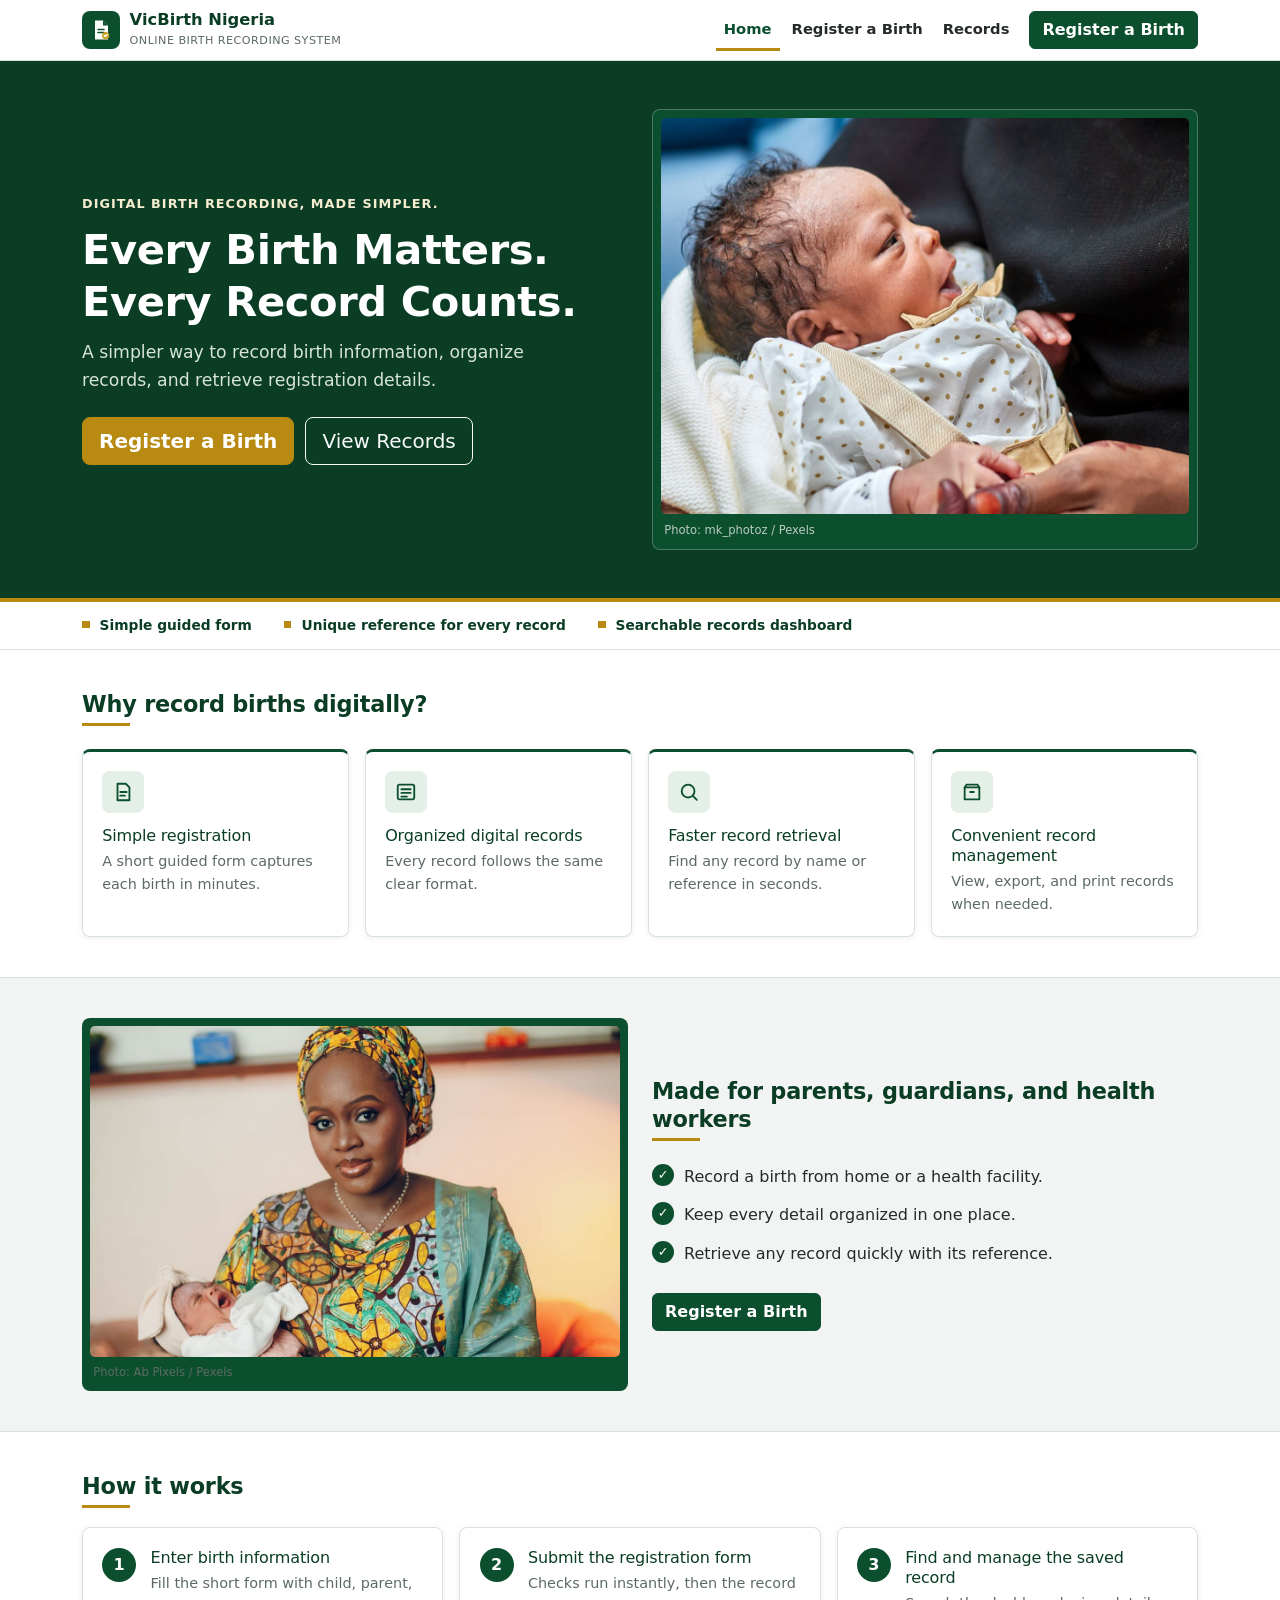
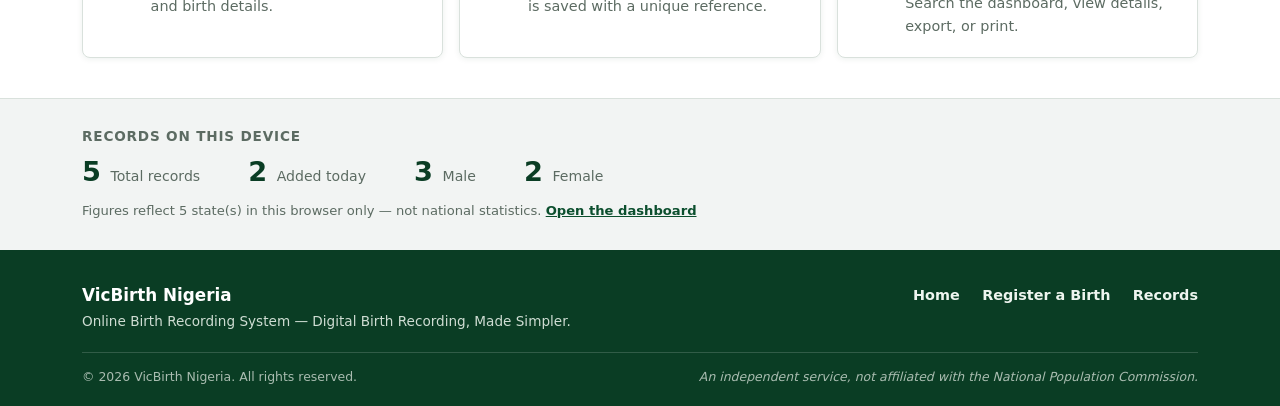
==== commit 7c98898f: "Add files via upload" ====
--- a/index.html
+++ b/index.html
@@ -75,8 +75,8 @@
           </div>
           <div class="col-lg-6">
             <figure class="hero-photo">
-              <img src="assets/images/hero-mother-baby.jpg" alt="A Nigerian mother smiling while holding her newborn baby near a window" width="1000" height="750" fetchpriority="high" />
-              <figcaption>Photo: Keira Burton / Pexels</figcaption>
+              <img src="assets/images/hero-nigerian-mother.jpg" alt="A Nigerian mother tenderly holding her newborn baby, showcasing love and care" width="1200" height="900" fetchpriority="high" />
+              <figcaption>Photo: mk_photoz / Pexels</figcaption>
             </figure>
           </div>
         </div>
@@ -145,8 +145,8 @@
         <div class="row align-items-center g-4">
           <div class="col-lg-6">
             <figure class="band-photo">
-              <img src="assets/images/family-care.jpg" alt="A mother holding her baby close in warm indoor light" width="1260" height="750" loading="lazy" />
-              <figcaption>Photo: Kristina Paukshtite / Pexels</figcaption>
+              <img src="assets/images/nigerian-mother-traditional.jpg" alt="A Nigerian mother in traditional attire cradling her newborn baby indoors" width="1200" height="750" loading="lazy" />
+              <figcaption>Photo: Ab Pixels / Pexels</figcaption>
             </figure>
           </div>
           <div class="col-lg-6">
--- a/css/style.css
+++ b/css/style.css
@@ -212,7 +212,8 @@
   width: 100%;
   aspect-ratio: 4 / 3;
   object-fit: cover;
-  object-position: top center;
+  /* sources are portraits: bias the crop toward the upper third (faces) */
+  object-position: 50% 25%;
   border-radius: 5px;
   background: var(--bcn-green-800);
 }
@@ -334,6 +335,8 @@
   width: 100%;
   aspect-ratio: 16 / 10;
   object-fit: cover;
+  /* portrait source: keep faces in the upper third of the crop */
+  object-position: 50% 25%;
   border-radius: 5px;
   background: var(--bcn-green-800);
 }
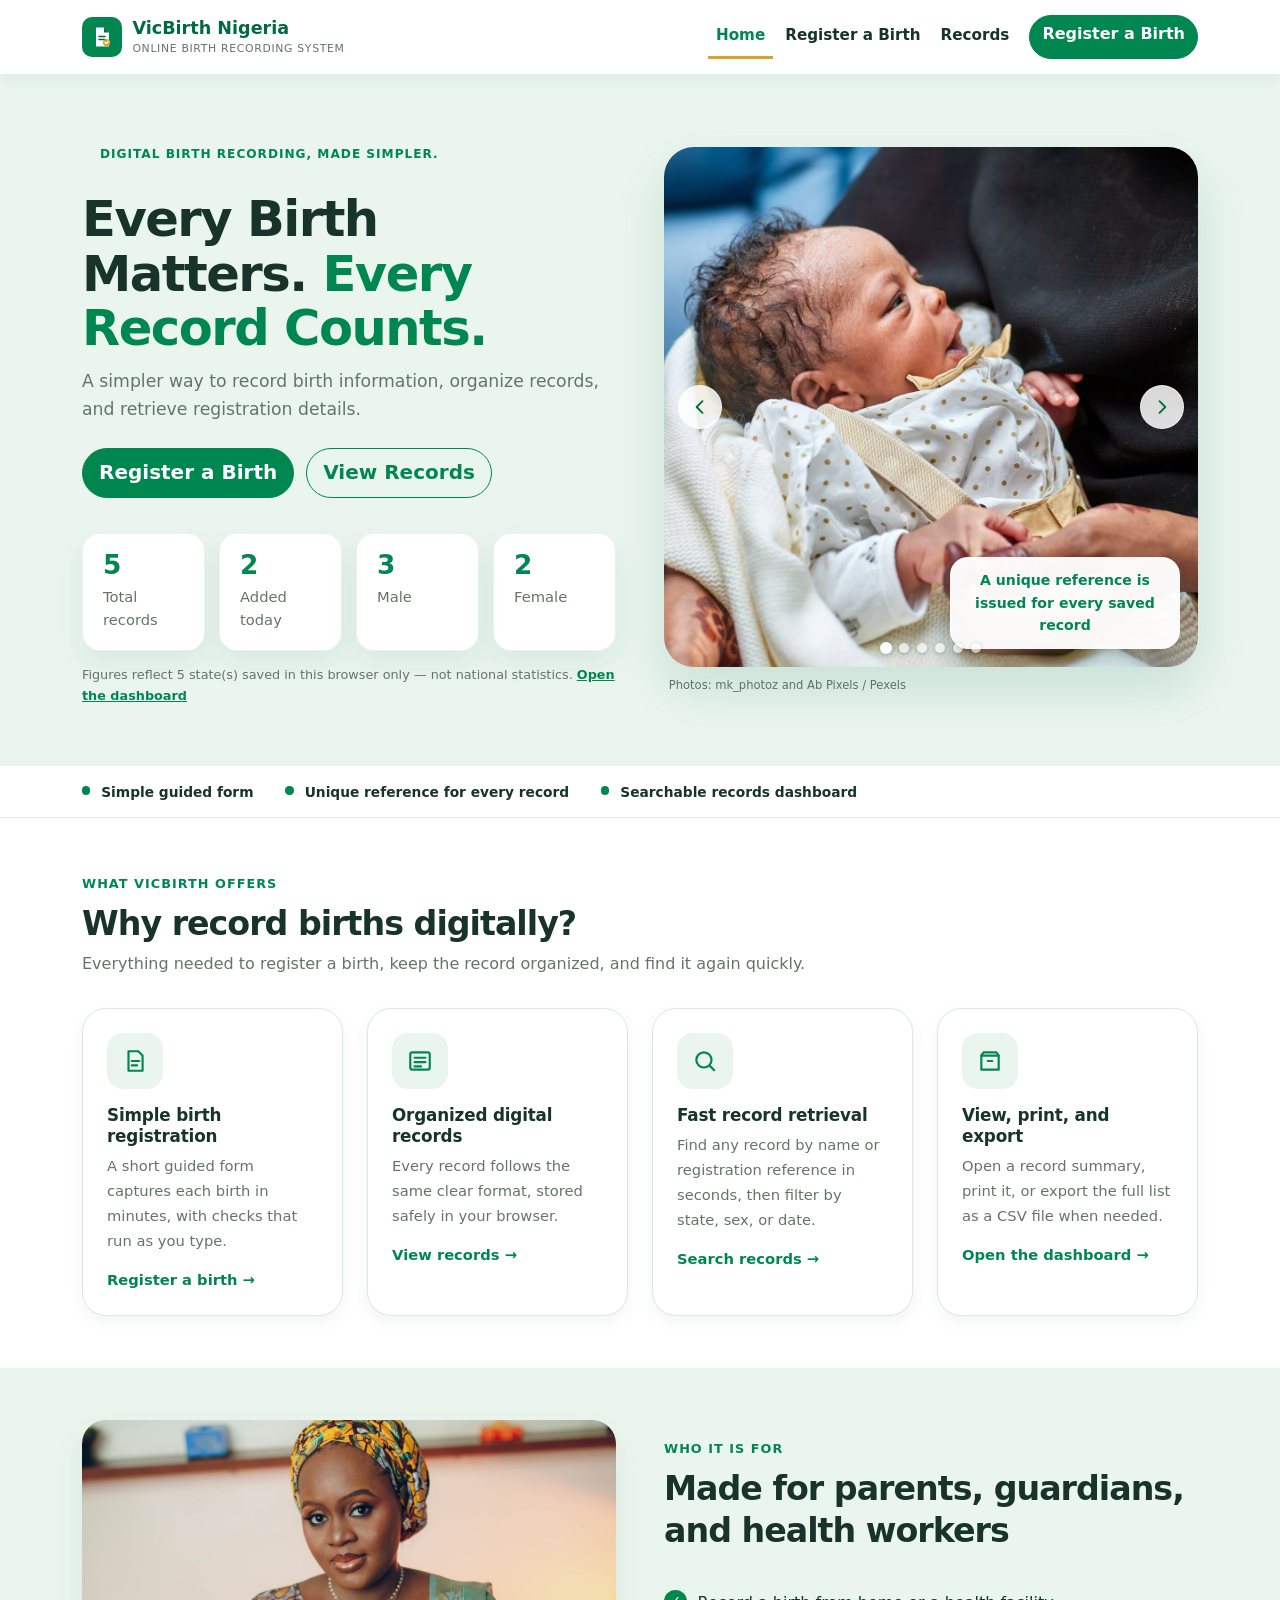
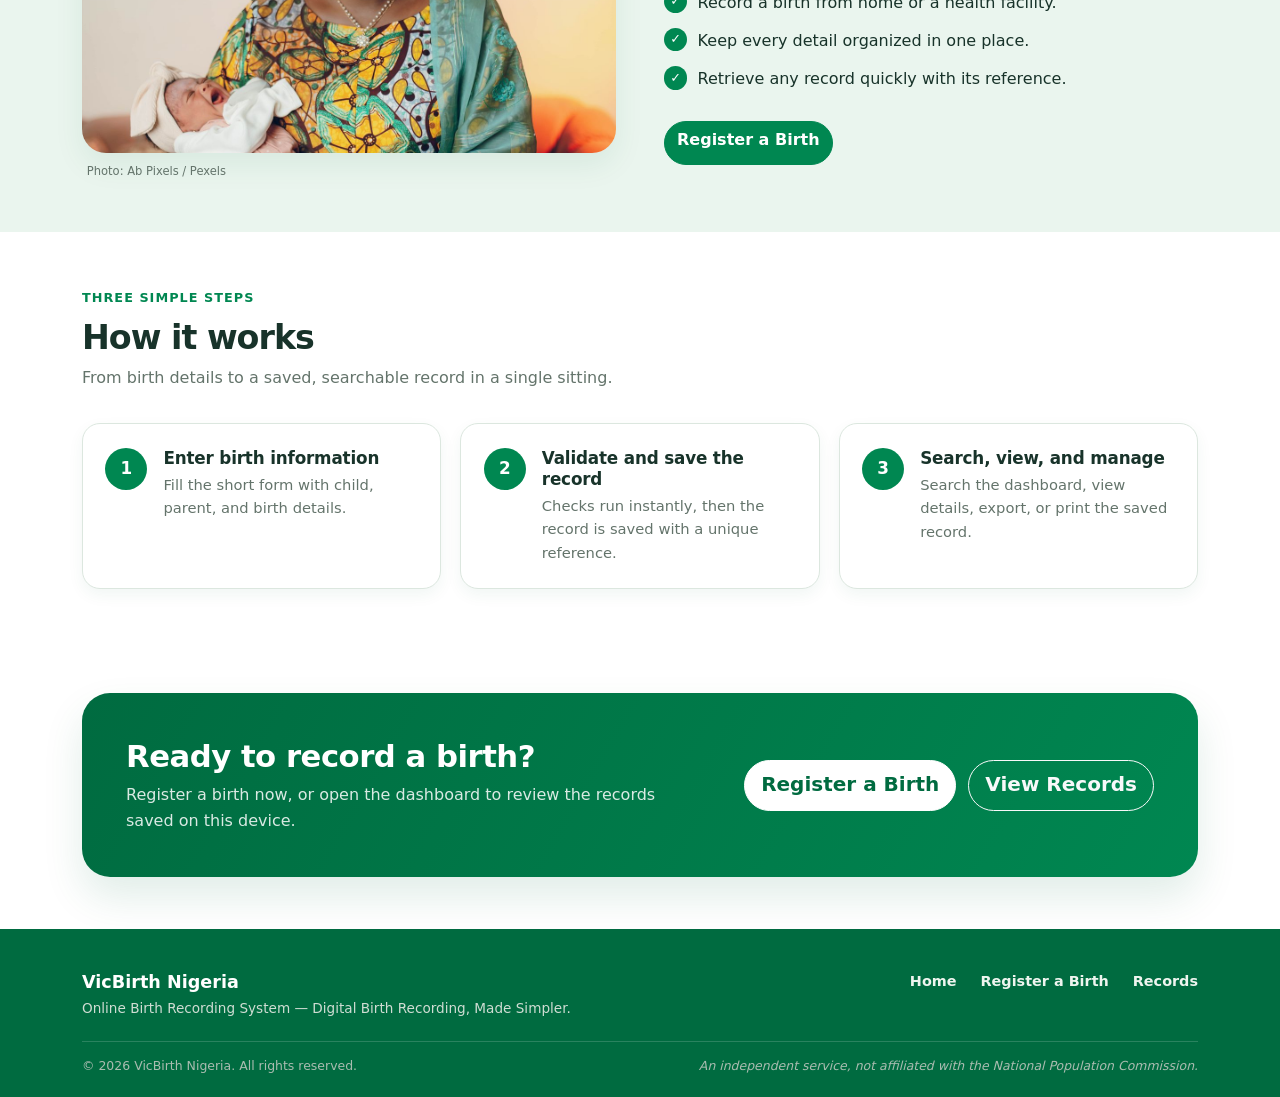
==== commit 6acf5652: "Add files via upload" ====
--- a/index.html
+++ b/index.html
@@ -4,8 +4,9 @@
   <meta charset="UTF-8" />
   <meta name="viewport" content="width=device-width, initial-scale=1.0" />
   <meta name="description" content="VicBirth Nigeria — Online Birth Recording System. A simpler way to record birth information, organize records, and retrieve registration details." />
+  <meta name="theme-color" content="#008751" />
   <title>VicBirth Nigeria — Online Birth Recording System</title>
-  <link rel="icon" href="data:image/svg+xml,%3Csvg xmlns='http://www.w3.org/2000/svg' viewBox='0 0 32 32'%3E%3Crect width='32' height='32' rx='7' fill='%230c4f2e'/%3E%3Ctext x='16' y='22' font-family='Arial' font-size='17' font-weight='bold' fill='white' text-anchor='middle'%3EV%3C/text%3E%3C/svg%3E" />
+  <link rel="icon" href="data:image/svg+xml,%3Csvg xmlns='http://www.w3.org/2000/svg' viewBox='0 0 32 32'%3E%3Crect width='32' height='32' rx='7' fill='%23008751'/%3E%3Ctext x='16' y='22' font-family='Arial' font-size='17' font-weight='bold' fill='white' text-anchor='middle'%3EV%3C/text%3E%3C/svg%3E" />
 
   <!-- Bootstrap 5 via official CDN (only framework allowed) -->
   <link href="https://cdn.jsdelivr.net/npm/bootstrap@5.3.3/dist/css/bootstrap.min.css" rel="stylesheet" integrity="sha384-QWTKZyjpPEjISv5WaRU9OFeRpok6YctnYmDr5pNlyT2bRjXh0JMhjY6hW+ALEwIH" crossorigin="anonymous" />
@@ -23,9 +24,9 @@
           <!-- Original wordmark: birth-record document with gold seal -->
           <svg width="24" height="24" viewBox="0 0 24 24" fill="none" role="img" aria-hidden="true">
             <path d="M6 2.5h8L19 7.5V21.5H6V2.5Z" fill="#ffffff"/>
-            <path d="M14 2.5v5h5" fill="#0c4f2e"/>
-            <path d="M9 11.5h6M9 14.5h6" stroke="#0c4f2e" stroke-width="1.6" stroke-linecap="round"/>
-            <circle cx="16.6" cy="17.6" r="3.6" fill="#C9A227"/>
+            <path d="M14 2.5v5h5" fill="#006B40"/>
+            <path d="M9 11.5h6M9 14.5h6" stroke="#006B40" stroke-width="1.6" stroke-linecap="round"/>
+            <circle cx="16.6" cy="17.6" r="3.6" fill="#D6A62C"/>
             <path d="m15.2 17.6 1 1 1.9-2.1" stroke="#ffffff" stroke-width="1.4" stroke-linecap="round" stroke-linejoin="round" fill="none"/>
           </svg>
         </span>
@@ -63,20 +64,61 @@
     <!-- ============ Hero ============ -->
     <section class="hero">
       <div class="container">
-        <div class="row align-items-center g-4">
+        <div class="row align-items-center g-5">
           <div class="col-lg-6">
             <p class="hero-kicker">Digital Birth Recording, Made Simpler.</p>
-            <h1>Every Birth Matters. Every Record Counts.</h1>
+            <h1>Every Birth Matters. <span class="text-brand">Every Record Counts.</span></h1>
             <p class="hero-sub">A simpler way to record birth information, organize records, and retrieve registration details.</p>
+
             <div class="hero-actions">
               <a class="btn btn-primary btn-lg" href="register.html">Register a Birth</a>
-              <a class="btn btn-outline-light btn-lg" href="records.html">View Records</a>
-            </div>
-          </div>
+              <a class="btn btn-outline-primary btn-lg" href="records.html">View Records</a>
+            </div>
+
+            <!-- Quick statistics: live counts from records saved in this browser -->
+            <div class="stats-row" aria-labelledby="stats-title">
+              <h2 class="visually-hidden" id="stats-title">Records on this device</h2>
+              <div class="stat-card">
+                <h3 id="stat-total">0</h3>
+                <p>Total records</p>
+              </div>
+              <div class="stat-card">
+                <h3 id="stat-today">0</h3>
+                <p>Added today</p>
+              </div>
+              <div class="stat-card">
+                <h3 id="stat-male">0</h3>
+                <p>Male</p>
+              </div>
+              <div class="stat-card">
+                <h3 id="stat-female">0</h3>
+                <p>Female</p>
+              </div>
+            </div>
+            <p class="stats-note">Figures reflect <span id="stat-states">0</span> state(s) saved in this browser only &mdash; not national statistics. <a href="records.html">Open the dashboard</a></p>
+          </div>
+
           <div class="col-lg-6">
             <figure class="hero-photo">
-              <img src="assets/images/hero-nigerian-mother.jpg" alt="A Nigerian mother tenderly holding her newborn baby, showcasing love and care" width="1200" height="900" fetchpriority="high" />
-              <figcaption>Photo: mk_photoz / Pexels</figcaption>
+              <div class="hero-carousel" id="heroCarousel" role="group" aria-roledescription="carousel" aria-label="Nigerian mothers, babies, and families">
+                <div class="carousel-slides">
+                  <img class="carousel-slide active" src="assets/images/hero-nigerian-mother.jpg" alt="A Nigerian mother tenderly holding her newborn baby, showcasing love and care" width="1200" height="900" fetchpriority="high" />
+                  <img class="carousel-slide" src="assets/images/hero-carousel-1.jpg" alt="A Nigerian mother holding her newborn baby" width="1280" height="960" decoding="async" />
+                  <img class="carousel-slide" src="assets/images/hero-carousel-2.jpg" alt="A Nigerian mother in traditional attire holding her newborn baby" width="1280" height="960" decoding="async" />
+                  <img class="carousel-slide" src="assets/images/hero-carousel-3.jpg" alt="A traditional Nigerian mother cradling her newborn baby" width="1280" height="960" decoding="async" />
+                  <img class="carousel-slide" src="assets/images/hero-carousel-4.jpg" alt="A joyful Nigerian family with their newborn child" width="1280" height="960" decoding="async" />
+                  <img class="carousel-slide" src="assets/images/hero-carousel-5.jpg" alt="A portrait of a Nigerian mother and her baby" width="1280" height="960" decoding="async" />
+                </div>
+                <button type="button" class="carousel-btn prev" data-carousel="prev" aria-label="Show previous photo">
+                  <svg width="20" height="20" viewBox="0 0 24 24" fill="none" aria-hidden="true"><path d="M15 5l-7 7 7 7" stroke="currentColor" stroke-width="2.2" stroke-linecap="round" stroke-linejoin="round"/></svg>
+                </button>
+                <button type="button" class="carousel-btn next" data-carousel="next" aria-label="Show next photo">
+                  <svg width="20" height="20" viewBox="0 0 24 24" fill="none" aria-hidden="true"><path d="M9 5l7 7-7 7" stroke="currentColor" stroke-width="2.2" stroke-linecap="round" stroke-linejoin="round"/></svg>
+                </button>
+                <div class="carousel-dots" data-carousel="dots" aria-label="Choose a photo"></div>
+                <span class="floating-badge">A unique reference is issued for every saved record</span>
+              </div>
+              <figcaption>Photos: mk_photoz and Ab Pixels / Pexels</figcaption>
             </figure>
           </div>
         </div>
@@ -94,45 +136,53 @@
       </div>
     </div>
 
-    <!-- ============ Benefits ============ -->
+    <!-- ============ Feature cards ============ -->
     <section class="page-section" aria-labelledby="benefits-title">
       <div class="container">
-        <h2 class="section-title" id="benefits-title">Why record births digitally?</h2>
-        <div class="row g-3 mt-1">
-          <div class="col-md-6 col-lg-3">
-            <div class="benefit">
-              <span class="benefit-icon" aria-hidden="true">
-                <svg width="22" height="22" viewBox="0 0 24 24" fill="none"><path d="M6 3h9l4 4v14H6V3Z" stroke="#0c4f2e" stroke-width="2" stroke-linejoin="round"/><path d="M9 12h7M9 16h5" stroke="#0c4f2e" stroke-width="2" stroke-linecap="round"/></svg>
-              </span>
-              <h3>Simple registration</h3>
-              <p>A short guided form captures each birth in minutes.</p>
-            </div>
-          </div>
-          <div class="col-md-6 col-lg-3">
-            <div class="benefit">
-              <span class="benefit-icon" aria-hidden="true">
-                <svg width="22" height="22" viewBox="0 0 24 24" fill="none"><rect x="3" y="4" width="18" height="16" rx="2" stroke="#0c4f2e" stroke-width="2"/><path d="M7 9h10M7 13h10M7 17h6" stroke="#0c4f2e" stroke-width="2" stroke-linecap="round"/></svg>
+        <div class="section-heading text-center text-lg-start">
+          <span class="section-kicker">What VicBirth offers</span>
+          <h2 id="benefits-title">Why record births digitally?</h2>
+          <p>Everything needed to register a birth, keep the record organized, and find it again quickly.</p>
+        </div>
+        <div class="row g-4">
+          <div class="col-md-6 col-lg-3">
+            <div class="feature-card">
+              <span class="feature-icon" aria-hidden="true">
+                <svg width="26" height="26" viewBox="0 0 24 24" fill="none"><path d="M6 3h9l4 4v14H6V3Z" stroke="currentColor" stroke-width="2" stroke-linejoin="round"/><path d="M9 12h7M9 16h5" stroke="currentColor" stroke-width="2" stroke-linecap="round"/></svg>
+              </span>
+              <h3>Simple birth registration</h3>
+              <p>A short guided form captures each birth in minutes, with checks that run as you type.</p>
+              <a href="register.html">Register a birth &rarr;</a>
+            </div>
+          </div>
+          <div class="col-md-6 col-lg-3">
+            <div class="feature-card">
+              <span class="feature-icon" aria-hidden="true">
+                <svg width="26" height="26" viewBox="0 0 24 24" fill="none"><rect x="3" y="4" width="18" height="16" rx="2" stroke="currentColor" stroke-width="2"/><path d="M7 9h10M7 13h10M7 17h6" stroke="currentColor" stroke-width="2" stroke-linecap="round"/></svg>
               </span>
               <h3>Organized digital records</h3>
-              <p>Every record follows the same clear format.</p>
-            </div>
-          </div>
-          <div class="col-md-6 col-lg-3">
-            <div class="benefit">
-              <span class="benefit-icon" aria-hidden="true">
-                <svg width="22" height="22" viewBox="0 0 24 24" fill="none"><circle cx="11" cy="11" r="7" stroke="#0c4f2e" stroke-width="2"/><path d="m16.5 16.5 4 4" stroke="#0c4f2e" stroke-width="2" stroke-linecap="round"/></svg>
-              </span>
-              <h3>Faster record retrieval</h3>
-              <p>Find any record by name or reference in seconds.</p>
-            </div>
-          </div>
-          <div class="col-md-6 col-lg-3">
-            <div class="benefit">
-              <span class="benefit-icon" aria-hidden="true">
-                <svg width="22" height="22" viewBox="0 0 24 24" fill="none"><path d="M4 7h16v13H4V7Z" stroke="#0c4f2e" stroke-width="2" stroke-linejoin="round"/><path d="M4 7l2-3h12l2 3M10 12h4" stroke="#0c4f2e" stroke-width="2" stroke-linecap="round" stroke-linejoin="round"/></svg>
-              </span>
-              <h3>Convenient record management</h3>
-              <p>View, export, and print records when needed.</p>
+              <p>Every record follows the same clear format, stored safely in your browser.</p>
+              <a href="records.html">View records &rarr;</a>
+            </div>
+          </div>
+          <div class="col-md-6 col-lg-3">
+            <div class="feature-card">
+              <span class="feature-icon" aria-hidden="true">
+                <svg width="26" height="26" viewBox="0 0 24 24" fill="none"><circle cx="11" cy="11" r="7" stroke="currentColor" stroke-width="2"/><path d="m16.5 16.5 4 4" stroke="currentColor" stroke-width="2" stroke-linecap="round"/></svg>
+              </span>
+              <h3>Fast record retrieval</h3>
+              <p>Find any record by name or registration reference in seconds, then filter by state, sex, or date.</p>
+              <a href="records.html">Search records &rarr;</a>
+            </div>
+          </div>
+          <div class="col-md-6 col-lg-3">
+            <div class="feature-card">
+              <span class="feature-icon" aria-hidden="true">
+                <svg width="26" height="26" viewBox="0 0 24 24" fill="none"><path d="M4 7h16v13H4V7Z" stroke="currentColor" stroke-width="2" stroke-linejoin="round"/><path d="M4 7l2-3h12l2 3M10 12h4" stroke="currentColor" stroke-width="2" stroke-linecap="round" stroke-linejoin="round"/></svg>
+              </span>
+              <h3>View, print, and export</h3>
+              <p>Open a record summary, print it, or export the full list as a CSV file when needed.</p>
+              <a href="records.html">Open the dashboard &rarr;</a>
             </div>
           </div>
         </div>
@@ -140,17 +190,22 @@
     </section>
 
     <!-- ============ Family band ============ -->
-    <section class="page-section photo-band" aria-labelledby="family-title">
-      <div class="container">
-        <div class="row align-items-center g-4">
+    <section class="page-section band" aria-labelledby="family-title">
+      <div class="container">
+        <div class="row align-items-center g-5">
           <div class="col-lg-6">
             <figure class="band-photo">
-              <img src="assets/images/nigerian-mother-traditional.jpg" alt="A Nigerian mother in traditional attire cradling her newborn baby indoors" width="1200" height="750" loading="lazy" />
+              <div class="photo-frame">
+                <img src="assets/images/nigerian-mother-traditional.jpg" alt="A Nigerian mother in traditional attire cradling her newborn baby indoors" width="1200" height="750" loading="lazy" />
+              </div>
               <figcaption>Photo: Ab Pixels / Pexels</figcaption>
             </figure>
           </div>
           <div class="col-lg-6">
-            <h2 class="section-title" id="family-title">Made for parents, guardians, and health workers</h2>
+            <div class="section-heading">
+              <span class="section-kicker">Who it is for</span>
+              <h2 id="family-title">Made for parents, guardians, and health workers</h2>
+            </div>
             <ul class="tick-list">
               <li>Record a birth from home or a health facility.</li>
               <li>Keep every detail organized in one place.</li>
@@ -165,7 +220,11 @@
     <!-- ============ How it works ============ -->
     <section class="page-section" aria-labelledby="how-title">
       <div class="container">
-        <h2 class="section-title" id="how-title">How it works</h2>
+        <div class="section-heading text-center text-lg-start">
+          <span class="section-kicker">Three simple steps</span>
+          <h2 id="how-title">How it works</h2>
+          <p>From birth details to a saved, searchable record in a single sitting.</p>
+        </div>
         <ol class="steps">
           <li>
             <span class="step-number" aria-hidden="true">1</span>
@@ -177,32 +236,34 @@
           <li>
             <span class="step-number" aria-hidden="true">2</span>
             <div>
-              <h3>Submit the registration form</h3>
+              <h3>Validate and save the record</h3>
               <p>Checks run instantly, then the record is saved with a unique reference.</p>
             </div>
           </li>
           <li>
             <span class="step-number" aria-hidden="true">3</span>
             <div>
-              <h3>Find and manage the saved record</h3>
-              <p>Search the dashboard, view details, export, or print.</p>
+              <h3>Search, view, and manage</h3>
+              <p>Search the dashboard, view details, export, or print the saved record.</p>
             </div>
           </li>
         </ol>
       </div>
     </section>
 
-    <!-- ============ Records on this device (live, de-emphasized) ============ -->
-    <section class="home-stats" aria-labelledby="stats-title">
-      <div class="container">
-        <h2 id="stats-title">Records on this device</h2>
-        <dl>
-          <div><dt>Total records</dt><dd id="stat-total">0</dd></div>
-          <div><dt>Added today</dt><dd id="stat-today">0</dd></div>
-          <div><dt>Male</dt><dd id="stat-male">0</dd></div>
-          <div><dt>Female</dt><dd id="stat-female">0</dd></div>
-        </dl>
-        <p>Figures reflect <span id="stat-states">0</span> state(s) in this browser only &mdash; not national statistics. <a href="records.html">Open the dashboard</a></p>
+    <!-- ============ Closing call to action ============ -->
+    <section class="page-section" aria-labelledby="cta-title">
+      <div class="container">
+        <div class="cta-box">
+          <div>
+            <h2 id="cta-title">Ready to record a birth?</h2>
+            <p>Register a birth now, or open the dashboard to review the records saved on this device.</p>
+          </div>
+          <div class="cta-actions">
+            <a class="btn btn-light btn-lg btn-on-dark" href="register.html">Register a Birth</a>
+            <a class="btn btn-outline-light btn-lg btn-on-dark" href="records.html">View Records</a>
+          </div>
+        </div>
       </div>
     </section>
   </main>
--- a/css/style.css
+++ b/css/style.css
@@ -1,28 +1,53 @@
 /* ============================================================
    VicBirth Nigeria — Online Birth Recording System
    Shared design system: plain CSS + Bootstrap 5.
-   Deep green brand, white surfaces, light grey sections,
-   restrained gold accents, charcoal text.
+   Visual approach adapted from a modern public-service
+   reference layout: soft tinted page background, white cards,
+   generous corner radii, cool tinted shadows, pill buttons.
+   VicBirth's identity is kept through deep green + gold accents.
    Organised so a student can explain each section.
    ============================================================ */
 
 /* ---------- 1. Design tokens ---------- */
 :root {
-  --bcn-green-900: #0a3d24;   /* darkest green: hero, footer, table head */
-  --bcn-green-800: #0c4f2e;   /* primary brand green: buttons, accents */
-  --bcn-green-700: #0e6639;   /* button hover green */
-  --bcn-green-100: #e3efe7;   /* pale green tint: badges, active links */
-  --bcn-gold: #b98a12;        /* restrained gold accent */
-  --bcn-gold-dark: #96700d;   /* gold hover */
-  --bcn-gold-soft: #f6ecd0;   /* pale gold tint */
-  --bcn-bg: #ffffff;
-  --bcn-bg-soft: #f2f4f3;     /* light neutral-grey sections */
-  --bcn-ink: #252b27;         /* dark charcoal text */
-  --bcn-muted: #5c6b62;       /* secondary text */
-  --bcn-border: #d9e1dc;      /* subtle borders */
-  --bcn-radius: 8px;          /* restrained corner radius */
-  --bcn-shadow: 0 1px 6px rgba(10, 61, 36, 0.08);
-  --bcn-shadow-lg: 0 8px 24px rgba(10, 61, 36, 0.12);
+  /* VicBirth Nigeria — Nigerian public-service palette */
+  --bcn-green-800: #008751;    /* primary government green */
+  --bcn-green-900: #006B40;    /* dark green: footer, table head, hovers */
+  --bcn-green-100: #EAF5EE;    /* light green background: hero, bands, tints */
+  --bcn-green-050: #EAF5EE;    /* icon tiles */
+  --bcn-gold: #D6A62C;         /* restrained gold accent */
+  --bcn-gold-dark: #B8901F;    /* gold hover */
+  --bcn-gold-soft: #F7EECF;    /* pale gold tint */
+
+  /* Neutrals */
+  --bcn-bg: #ffffff;           /* page background */
+  --bcn-surface: #ffffff;      /* cards, navbar, forms */
+  --bcn-ink: #18332A;          /* main text: headings and body */
+  --bcn-nav-link: #18332A;     /* navigation links */
+  --bcn-muted: #64746B;        /* muted text */
+  --bcn-border: #DCE7DF;       /* card and section borders */
+  --bcn-border-input: #DCE7DF; /* form field borders */
+  --bcn-border-dash: #C6D6CB;  /* dashed borders */
+
+  /* Feedback colours */
+  --bcn-success-soft: #dff8eb;
+  --bcn-success: #12885b;
+  --bcn-danger-soft: #fff0f0;
+  --bcn-danger: #c53d3d;
+  --bcn-danger-hover: #ffd9d9;
+
+  /* Shape scale */
+  --bcn-radius-sm: 11px;   /* buttons, inputs */
+  --bcn-radius-md: 18px;   /* stat cards, step cards */
+  --bcn-radius-lg: 24px;   /* feature cards, form card */
+  --bcn-radius-xl: 30px;   /* hero image */
+  --bcn-radius-pill: 999px;
+
+  /* Shadows — soft green-tinted, restrained */
+  --bcn-shadow-sm: 0 6px 16px rgba(0, 105, 64, 0.06);
+  --bcn-shadow: 0 12px 30px rgba(0, 105, 64, 0.08);
+  --bcn-shadow-lg: 0 20px 40px rgba(0, 105, 64, 0.12);
+  --bcn-shadow-photo: 0 22px 50px rgba(0, 105, 64, 0.14);
 }
 
 /* ---------- 2. Base ---------- */
@@ -38,9 +63,11 @@
   overflow-x: hidden; /* guard against horizontal scrolling */
 }
 
-h1, h2, h3, h4 {
+h1, h2, h3, h4, h5 {
   line-height: 1.25;
   letter-spacing: -0.01em;
+  color: var(--bcn-ink);
+  font-weight: 800;
 }
 
 img {
@@ -58,26 +85,31 @@
   outline-offset: 2px;
 }
 
-/* ---------- 3. Header ---------- */
+/* Small brand-coloured emphasis utility (hero headline accent) */
+.text-brand {
+  color: var(--bcn-green-800);
+}
+
+/* ---------- 3. Header and navigation ---------- */
 .bcn-navbar {
-  background: #fff;
-  border-bottom: 1px solid var(--bcn-border);
-  padding-top: 0.55rem;
-  padding-bottom: 0.55rem;
+  background: var(--bcn-surface);
+  border-bottom: 1px solid rgba(0, 105, 64, 0.10);
+  box-shadow: var(--bcn-shadow-sm);
+  padding: 15px 0;
 }
 
 .bcn-logo {
   display: inline-flex;
   align-items: center;
-  gap: 0.6rem;
+  gap: 0.65rem;
   text-decoration: none;
 }
 
 .bcn-logo-mark {
-  width: 38px;
-  height: 38px;
-  flex: 0 0 38px;
-  border-radius: 8px;
+  width: 40px;
+  height: 40px;
+  flex: 0 0 40px;
+  border-radius: 10px;
   background: var(--bcn-green-800);
   display: inline-flex;
   align-items: center;
@@ -91,21 +123,22 @@
 .bcn-logo-text strong {
   display: block;
   color: var(--bcn-green-900);
-  font-size: 1.02rem;
+  font-size: 1.1rem;
+  font-weight: 800;
 }
 
 .bcn-logo-text small {
   color: var(--bcn-muted);
-  font-size: 0.7rem;
-  letter-spacing: 0.04em;
+  font-size: 0.68rem;
+  letter-spacing: 0.06em;
   text-transform: uppercase;
 }
 
 .bcn-navbar .nav-link {
-  color: var(--bcn-ink);
+  color: var(--bcn-nav-link);
   font-weight: 600;
-  font-size: 0.92rem;
-  padding: 0.5rem 0.8rem;
+  font-size: 0.95rem;
+  padding: 0.5rem 0.9rem;
   border-bottom: 3px solid transparent;
   border-radius: 0;
 }
@@ -120,6 +153,21 @@
 }
 
 /* ---------- 4. Buttons ---------- */
+/* One shared button shape: pill radius, 600 weight, consistent heights */
+.btn {
+  border-radius: var(--bcn-radius-pill);
+  font-weight: 600;
+  min-height: 2.75rem;
+}
+
+.btn-sm {
+  min-height: 2rem;
+}
+
+.btn-lg {
+  min-height: 3.15rem;
+}
+
 .btn-primary {
   --bs-btn-bg: var(--bcn-green-800);
   --bs-btn-border-color: var(--bcn-green-800);
@@ -127,114 +175,316 @@
   --bs-btn-hover-border-color: var(--bcn-green-700);
   --bs-btn-active-bg: var(--bcn-green-900);
   --bs-btn-active-border-color: var(--bcn-green-900);
-  font-weight: 600;
-}
-
+  --bs-btn-disabled-bg: #9CB4A6;
+  --bs-btn-disabled-border-color: #9CB4A6;
+}
+
+/* Outline actions use the brand green (reference: outline fills on hover) */
+.btn-outline-primary,
 .btn-outline-secondary {
   --bs-btn-color: var(--bcn-green-800);
   --bs-btn-border-color: var(--bcn-green-800);
   --bs-btn-hover-bg: var(--bcn-green-800);
   --bs-btn-hover-border-color: var(--bcn-green-800);
-  font-weight: 600;
-}
-
+  --bs-btn-hover-color: #fff;
+  --bs-btn-active-bg: var(--bcn-green-900);
+  --bs-btn-active-border-color: var(--bcn-green-900);
+  --bs-btn-active-color: #fff;
+}
+
+/* Soft-danger action in tables, styled like the reference's delete button */
+.btn-soft-danger {
+  border: 0;
+  background: var(--bcn-danger-soft);
+  color: var(--bcn-danger);
+  border-radius: var(--bcn-radius-sm);
+  padding: 0.4rem 0.8rem;
+  font-weight: 700;
+}
+
+.btn-soft-danger:hover,
+.btn-soft-danger:focus {
+  background: var(--bcn-danger-hover);
+  color: var(--bcn-danger);
+}
+
+/* Gold stays a restrained brand accent (e.g. CSV export).
+   Dark ink text keeps accessible contrast on #D6A62C. */
 .btn-gold {
   background: var(--bcn-gold);
   border-color: var(--bcn-gold);
-  color: #fff;
-  font-weight: 600;
+  color: var(--bcn-ink);
 }
 
 .btn-gold:hover,
 .btn-gold:focus {
   background: var(--bcn-gold-dark);
   border-color: var(--bcn-gold-dark);
-  color: #fff;
-}
-
-/* ---------- 5. Homepage hero ---------- */
-.hero {
-  background: var(--bcn-green-900);
-  color: #fff;
-  padding: 3rem 0;
-  border-bottom: 4px solid var(--bcn-gold);
-}
-
-.hero-kicker {
-  color: var(--bcn-gold-soft);
+  color: var(--bcn-ink);
+}
+
+/* White button used inside the dark closing CTA */
+.btn-on-dark.btn-light {
+  --bs-btn-bg: #fff;
+  --bs-btn-border-color: #fff;
+  --bs-btn-color: var(--bcn-green-900);
+  --bs-btn-hover-bg: var(--bcn-green-100);
+  --bs-btn-hover-border-color: var(--bcn-green-100);
+  --bs-btn-hover-color: var(--bcn-green-900);
+  --bs-btn-active-bg: var(--bcn-green-100);
+  --bs-btn-active-border-color: var(--bcn-green-100);
+  --bs-btn-active-color: var(--bcn-green-900);
+}
+
+.btn-on-dark.btn-outline-light {
+  --bs-btn-hover-color: var(--bcn-green-900);
+  --bs-btn-active-color: var(--bcn-green-900);
+}
+
+/* ---------- 5. Section headings ---------- */
+.section-kicker {
+  display: inline-block;
+  color: var(--bcn-green-800);
+  font-weight: 700;
   font-size: 0.8rem;
-  font-weight: 700;
   letter-spacing: 0.08em;
   text-transform: uppercase;
-  margin-bottom: 0.6rem;
+}
+
+.section-heading {
+  margin-bottom: 2rem;
+}
+
+.section-heading h2 {
+  font-size: clamp(1.6rem, 2.6vw, 2.1rem);
+  font-weight: 800;
+  letter-spacing: -1px;
+  margin: 0.45rem 0 0.4rem;
+}
+
+.section-heading p {
+  color: var(--bcn-muted);
+  margin-bottom: 0;
+}
+
+/* ---------- 6. Homepage hero ---------- */
+.hero {
+  background: var(--bcn-green-100);
+  padding: 60px 0;
+}
+
+/* Pill badge above the headline (reference: badge-custom) */
+.hero-kicker {
+  display: inline-block;
+  background: var(--bcn-green-100);
+  color: var(--bcn-green-800);
+  padding: 10px 18px;
+  border-radius: var(--bcn-radius-pill);
+  font-size: 0.76rem;
+  font-weight: 700;
+  letter-spacing: 0.08em;
+  text-transform: uppercase;
+  margin-bottom: 0;
 }
 
 .hero h1 {
-  font-size: clamp(1.8rem, 3.6vw, 2.6rem);
-  font-weight: 750;
-  margin-bottom: 0.7rem;
+  font-size: clamp(2rem, 4.2vw, 3.1rem);
+  font-weight: 800;
+  line-height: 1.1;
+  letter-spacing: -1.5px;
+  margin: 1.1rem 0 0.8rem;
 }
 
 .hero-sub {
-  color: #d7e4da;
+  color: var(--bcn-muted);
   font-size: 1.08rem;
-  max-width: 30rem;
+  max-width: 33rem;
+  margin-bottom: 0;
 }
 
 .hero-actions {
   display: flex;
   flex-wrap: wrap;
-  gap: 0.7rem;
-  margin-top: 1.4rem;
-}
-
-/* Gold primary action on the dark hero */
-.hero .btn-primary {
-  --bs-btn-bg: var(--bcn-gold);
-  --bs-btn-border-color: var(--bcn-gold);
-  --bs-btn-hover-bg: var(--bcn-gold-dark);
-  --bs-btn-hover-border-color: var(--bcn-gold-dark);
-  --bs-btn-active-bg: var(--bcn-gold-dark);
-  --bs-btn-active-border-color: var(--bcn-gold-dark);
-}
-
-/* Photo frame: deep-green fallback so a missing image still looks neat */
+  gap: 0.75rem;
+  margin-top: 1.5rem;
+}
+
+/* Quick statistics: compact cards inside the hero (reference: stat-card) */
+.stats-row {
+  display: flex;
+  flex-wrap: wrap;
+  gap: 14px;
+  margin-top: 2.2rem;
+}
+
+.stat-card {
+  background: rgba(255, 255, 255, 0.92);
+  border: 1px solid rgba(0, 105, 64, 0.08);
+  border-radius: var(--bcn-radius-md);
+  padding: 18px 20px;
+  min-width: 120px;
+  flex: 1 1 120px;
+  box-shadow: var(--bcn-shadow);
+}
+
+.stat-card h3 {
+  font-size: 1.65rem;
+  font-weight: 800;
+  line-height: 1;
+  color: var(--bcn-green-800);
+  margin: 0;
+}
+
+.stat-card p {
+  margin: 6px 0 0;
+  color: var(--bcn-muted);
+  font-size: 0.92rem;
+}
+
+.stats-note {
+  font-size: 0.8rem;
+  color: var(--bcn-muted);
+  margin: 0.9rem 0 0;
+}
+
+.stats-note a {
+  color: var(--bcn-green-800);
+  font-weight: 600;
+}
+
+/* Hero photo carousel: fixed-height crossfade.
+   All images are local files in assets/images (no hotlinks).
+   The first slide carries .active in the HTML, so a JavaScript
+   failure still leaves a photo on screen. */
+.hero-carousel {
+  position: relative;
+  height: 520px;
+  border-radius: var(--bcn-radius-xl);
+  overflow: hidden;
+  box-shadow: var(--bcn-shadow-photo);
+  background: var(--bcn-green-100);
+}
+
+.carousel-slides {
+  position: absolute;
+  inset: 0;
+}
+
+.hero-carousel .carousel-slide {
+  position: absolute;
+  inset: 0;
+  display: block;
+  width: 100%;
+  height: 100%;
+  object-fit: cover;
+  /* portrait sources: keep faces in the upper third of the crop */
+  object-position: 50% 25%;
+  opacity: 0;
+  transition: opacity 0.9s ease-in-out;
+}
+
+.hero-carousel .carousel-slide.active {
+  opacity: 1;
+}
+
+.hero-carousel .carousel-slide-broken {
+  display: none;
+}
+
+/* Round translucent controls */
+.carousel-btn {
+  position: absolute;
+  top: 50%;
+  transform: translateY(-50%);
+  width: 44px;
+  height: 44px;
+  padding: 0;
+  border: 1px solid rgba(255, 255, 255, 0.55);
+  border-radius: 50%;
+  background: rgba(255, 255, 255, 0.85);
+  color: var(--bcn-green-900);
+  display: grid;
+  place-items: center;
+  z-index: 3;
+  transition: background 0.2s ease;
+}
+
+.carousel-btn:hover {
+  background: #ffffff;
+}
+
+.carousel-btn.prev {
+  left: 14px;
+}
+
+.carousel-btn.next {
+  right: 14px;
+}
+
+.carousel-dots {
+  position: absolute;
+  left: 0;
+  right: 0;
+  bottom: 14px;
+  display: flex;
+  justify-content: center;
+  gap: 8px;
+  z-index: 3;
+}
+
+.carousel-dots button {
+  width: 10px;
+  height: 10px;
+  padding: 0;
+  border: 0;
+  border-radius: 50%;
+  background: rgba(255, 255, 255, 0.65);
+  box-shadow: 0 1px 4px rgba(0, 67, 40, 0.3);
+  transition: background 0.2s ease, transform 0.2s ease;
+}
+
+.carousel-dots button[aria-current="true"] {
+  background: #ffffff;
+  transform: scale(1.2);
+}
+
 .hero-photo {
   margin: 0;
-  background: var(--bcn-green-800);
-  border: 1px solid rgba(255, 255, 255, 0.25);
-  border-radius: var(--bcn-radius);
-  padding: 0.5rem;
-}
-
-.hero-photo img {
-  display: block;
-  width: 100%;
-  aspect-ratio: 4 / 3;
-  object-fit: cover;
-  /* sources are portraits: bias the crop toward the upper third (faces) */
-  object-position: 50% 25%;
-  border-radius: 5px;
-  background: var(--bcn-green-800);
 }
 
 .hero-photo figcaption,
 .band-photo figcaption {
   font-size: 0.72rem;
-  color: #b9cbbf;
-  padding: 0.4rem 0.2rem 0.1rem;
-}
-
-/* ---------- 6. Service strip ---------- */
+  color: var(--bcn-muted);
+  padding: 0.55rem 0.3rem 0;
+}
+
+.floating-badge {
+  position: absolute;
+  right: 18px;
+  bottom: 18px;
+  z-index: 2;
+  background: rgba(255, 255, 255, 0.96);
+  border-radius: var(--bcn-radius-md);
+  color: var(--bcn-green-800);
+  font-weight: 700;
+  font-size: 0.88rem;
+  padding: 12px 16px;
+  box-shadow: 0 10px 25px rgba(0, 67, 40, 0.15);
+  max-width: 230px;
+  text-align: center;
+}
+
+/* ---------- 7. Service strip ---------- */
 .service-strip {
-  background: #fff;
+  background: var(--bcn-surface);
   border-bottom: 1px solid var(--bcn-border);
 }
 
 .service-strip ul {
   list-style: none;
   margin: 0;
-  padding: 0.8rem 0;
+  padding: 0.9rem 0;
   display: flex;
   flex-wrap: wrap;
   gap: 0.5rem 2rem;
@@ -243,8 +493,8 @@
 .service-strip li {
   font-size: 0.86rem;
   font-weight: 600;
-  color: var(--bcn-green-900);
-  padding-left: 1.1rem;
+  color: var(--bcn-ink);
+  padding-left: 1.2rem;
   position: relative;
 }
 
@@ -252,107 +502,106 @@
   content: "";
   position: absolute;
   left: 0;
-  top: 0.45em;
-  width: 0.55em;
-  height: 0.55em;
-  background: var(--bcn-gold);
-}
-
-/* ---------- 7. Page sections ---------- */
+  top: 0.42em;
+  width: 0.6em;
+  height: 0.6em;
+  border-radius: 50%;
+  background: var(--bcn-green-800);
+}
+
+/* ---------- 8. Page sections ---------- */
 .page-section {
-  padding: 2.5rem 0;
-}
-
-.section-title {
-  color: var(--bcn-green-900);
-  font-size: 1.4rem;
-  font-weight: 750;
-  margin-bottom: 0.4rem;
-  padding-bottom: 0.5rem;
-  position: relative;
-}
-
-.section-title::after {
-  content: "";
-  position: absolute;
-  left: 0;
-  bottom: 0;
-  width: 3rem;
-  height: 3px;
-  background: var(--bcn-gold);
-}
-
-/* ---------- 8. Benefits ---------- */
-.benefit {
-  background: #fff;
+  padding: 3.25rem 0;
+}
+
+/* Light-green band section (family photo + benefits) */
+.page-section.band {
+  background: var(--bcn-green-100);
+}
+
+/* ---------- 9. Feature cards (reference: service-card) ---------- */
+.feature-card {
+  height: 100%;
+  background: var(--bcn-surface);
   border: 1px solid var(--bcn-border);
-  border-top: 3px solid var(--bcn-green-800);
-  border-radius: var(--bcn-radius);
-  box-shadow: var(--bcn-shadow);
-  padding: 1.2rem;
-  height: 100%;
-}
-
-.benefit-icon {
-  width: 42px;
-  height: 42px;
-  border-radius: 8px;
-  background: var(--bcn-green-100);
-  display: inline-flex;
-  align-items: center;
-  justify-content: center;
-  margin-bottom: 0.8rem;
-}
-
-.benefit h3 {
-  font-size: 1rem;
-  color: var(--bcn-green-900);
-  margin-bottom: 0.3rem;
-}
-
-.benefit p {
-  color: var(--bcn-muted);
-  font-size: 0.9rem;
-  margin: 0;
-}
-
-/* ---------- 9. Photo band ---------- */
-.photo-band {
-  background: var(--bcn-bg-soft);
-  border-top: 1px solid var(--bcn-border);
-  border-bottom: 1px solid var(--bcn-border);
-}
-
+  border-radius: var(--bcn-radius-lg);
+  padding: 1.5rem 1.5rem 1.35rem;
+  box-shadow: var(--bcn-shadow-sm);
+  transition: transform 0.25s ease, box-shadow 0.25s ease;
+}
+
+.feature-card:hover {
+  transform: translateY(-5px);
+  box-shadow: var(--bcn-shadow-lg);
+}
+
+.feature-icon {
+  width: 56px;
+  height: 56px;
+  border-radius: 16px;
+  display: grid;
+  place-items: center;
+  background: var(--bcn-green-050);
+  color: var(--bcn-green-800);
+  margin-bottom: 1rem;
+}
+
+.feature-card h3 {
+  font-size: 1.05rem;
+  font-weight: 800;
+  margin-bottom: 0.35rem;
+}
+
+.feature-card p {
+  color: var(--bcn-muted);
+  line-height: 1.7;
+  font-size: 0.92rem;
+  min-height: 4.6rem;
+  margin-bottom: 0.9rem;
+}
+
+.feature-card a {
+  display: inline-block;
+  color: var(--bcn-green-800);
+  font-weight: 700;
+  font-size: 0.92rem;
+  text-decoration: none;
+}
+
+.feature-card a:hover {
+  text-decoration: underline;
+}
+
+/* ---------- 10. Photo band ---------- */
+/* Shared rounded photo frame (band section) */
 .band-photo {
   margin: 0;
-  background: var(--bcn-green-800);
-  border-radius: var(--bcn-radius);
-  padding: 0.5rem;
-}
-
-.band-photo img {
+}
+
+.photo-frame {
+  border-radius: var(--bcn-radius-lg);
+  overflow: hidden;
+  box-shadow: var(--bcn-shadow);
+  background: var(--bcn-green-100);
+}
+
+.photo-frame img {
   display: block;
   width: 100%;
   aspect-ratio: 16 / 10;
   object-fit: cover;
   /* portrait source: keep faces in the upper third of the crop */
   object-position: 50% 25%;
-  border-radius: 5px;
-  background: var(--bcn-green-800);
-}
-
-.photo-band .band-photo figcaption {
-  color: var(--bcn-muted);
 }
 
 .tick-list {
   list-style: none;
   padding: 0;
-  margin: 1rem 0 1.3rem;
+  margin: 1rem 0 1.4rem;
 }
 
 .tick-list li {
-  padding: 0.4rem 0 0.4rem 2rem;
+  padding: 0.4rem 0 0.4rem 2.1rem;
   position: relative;
   color: var(--bcn-ink);
 }
@@ -362,8 +611,8 @@
   position: absolute;
   left: 0;
   top: 0.4rem;
-  width: 1.4rem;
-  height: 1.4rem;
+  width: 1.45rem;
+  height: 1.45rem;
   border-radius: 50%;
   background: var(--bcn-green-800);
   color: #fff;
@@ -374,35 +623,36 @@
   justify-content: center;
 }
 
-/* ---------- 10. Steps ---------- */
+/* ---------- 11. Steps (how it works) ---------- */
 .steps {
   list-style: none;
-  margin: 1.2rem 0 0;
+  margin: 1.4rem 0 0;
   padding: 0;
   display: grid;
   grid-template-columns: repeat(3, 1fr);
+  gap: 1.2rem;
+  counter-reset: step;
+}
+
+.steps li {
+  background: var(--bcn-surface);
+  border: 1px solid var(--bcn-border);
+  border-radius: var(--bcn-radius-md);
+  box-shadow: var(--bcn-shadow-sm);
+  padding: 1.5rem 1.4rem;
+  display: flex;
   gap: 1rem;
-  counter-reset: step;
-}
-
-.steps li {
-  background: #fff;
-  border: 1px solid var(--bcn-border);
-  border-radius: var(--bcn-radius);
-  box-shadow: var(--bcn-shadow);
-  padding: 1.2rem;
-  display: flex;
-  gap: 0.9rem;
   align-items: flex-start;
 }
 
 .step-number {
-  width: 34px;
-  height: 34px;
-  flex: 0 0 34px;
+  width: 42px;
+  height: 42px;
+  flex: 0 0 42px;
   border-radius: 50%;
   background: var(--bcn-green-800);
   color: #fff;
+  font-size: 1.05rem;
   font-weight: 800;
   display: inline-flex;
   align-items: center;
@@ -410,84 +660,61 @@
 }
 
 .steps h3 {
-  font-size: 1rem;
-  color: var(--bcn-green-900);
+  font-size: 1.05rem;
   margin-bottom: 0.25rem;
 }
 
 .steps p {
   color: var(--bcn-muted);
-  font-size: 0.9rem;
+  font-size: 0.92rem;
   margin: 0;
 }
 
-/* ---------- 11. Home statistics (compact strip) ---------- */
-.home-stats {
-  background: var(--bcn-bg-soft);
-  border-top: 1px solid var(--bcn-border);
-  padding: 1.8rem 0;
-}
-
-.home-stats h2 {
-  font-size: 0.85rem;
-  font-weight: 700;
-  letter-spacing: 0.06em;
-  text-transform: uppercase;
-  color: var(--bcn-muted);
-  margin-bottom: 0.8rem;
-}
-
-.home-stats dl {
+/* ---------- 12. Closing call to action ---------- */
+.cta-box {
+  border-radius: 28px;
+  color: #fff;
+  background: linear-gradient(120deg, var(--bcn-green-900), var(--bcn-green-800));
+  box-shadow: var(--bcn-shadow-lg);
+  display: flex;
+  align-items: center;
+  justify-content: space-between;
+  flex-wrap: wrap;
+  gap: 1.2rem;
+  padding: clamp(1.75rem, 4vw, 2.75rem);
+}
+
+.cta-box h2 {
+  color: #fff;
+  font-size: clamp(1.45rem, 2.4vw, 2rem);
+  font-weight: 800;
+  letter-spacing: -0.5px;
+  margin-bottom: 0.4rem;
+}
+
+.cta-box p {
+  color: rgba(255, 255, 255, 0.85);
+  margin-bottom: 0;
+  max-width: 34rem;
+}
+
+.cta-actions {
   display: flex;
   flex-wrap: wrap;
-  gap: 1rem 3rem;
-  margin: 0;
-}
-
-.home-stats dl > div {
-  display: flex;
-  align-items: baseline;
-  gap: 0.6rem;
-}
-
-.home-stats dt {
-  font-size: 0.88rem;
-  font-weight: 500;
-  color: var(--bcn-muted);
-  order: 2;
-}
-
-.home-stats dd {
-  margin: 0;
-  font-size: 1.7rem;
-  font-weight: 800;
-  color: var(--bcn-green-900);
-  order: 1;
-  line-height: 1;
-}
-
-.home-stats p {
-  font-size: 0.82rem;
-  color: var(--bcn-muted);
-  margin: 0.8rem 0 0;
-}
-
-.home-stats p a {
-  color: var(--bcn-green-800);
-  font-weight: 600;
-}
-
-/* ---------- 12. Compact footer ---------- */
+  gap: 0.75rem;
+}
+
+/* ---------- 13. Compact footer ---------- */
 .site-footer {
   background: var(--bcn-green-900);
   color: #cfddd3;
-  padding: 2rem 0 1.2rem;
+  padding: 2.4rem 0 1.3rem;
 }
 
 .footer-brand {
   color: #fff;
-  font-weight: 750;
-  font-size: 1.05rem;
+  font-weight: 800;
+  font-size: 1.1rem;
   margin-bottom: 0.15rem;
 }
 
@@ -502,7 +729,7 @@
   padding: 0;
   display: flex;
   flex-wrap: wrap;
-  gap: 0.4rem 1.4rem;
+  gap: 0.4rem 1.5rem;
   justify-content: flex-end;
 }
 
@@ -514,12 +741,13 @@
 }
 
 .footer-links a:hover {
+  color: #fff;
   text-decoration: underline;
 }
 
 .footer-bottom {
   border-top: 1px solid rgba(255, 255, 255, 0.16);
-  margin-top: 1.2rem;
+  margin-top: 1.3rem;
   padding-top: 0.9rem;
   font-size: 0.78rem;
   color: #a9bcb0;
@@ -535,59 +763,42 @@
 
 /* Light disclaimer used inside the record-details modal */
 .bcn-disclaimer-light {
-  background: var(--bcn-bg-soft);
-}
-
-/* ---------- 13. Inner page banner (register) ---------- */
+  background: var(--bcn-bg);
+}
+
+/* ---------- 14. Inner page banner (register) ---------- */
 .page-banner {
-  background-color: var(--bcn-green-900); /* fallback if the photo fails */
-  background-size: cover;
-  background-position: center;
-  color: #fff;
-  padding: 2.4rem 0;
-  position: relative;
-}
-
-.page-banner::before {
-  /* deep-green overlay keeps white text readable over any photo */
-  content: "";
-  position: absolute;
-  inset: 0;
-  background: rgba(10, 61, 36, 0.88);
-}
-
-.page-banner .container {
-  position: relative;
+  background: var(--bcn-green-100);
+  border-bottom: 1px solid var(--bcn-border);
+  padding: 2.6rem 0;
 }
 
 .page-banner h1 {
-  font-size: clamp(1.6rem, 3vw, 2.1rem);
-  font-weight: 750;
-  margin-bottom: 0.4rem;
+  font-size: clamp(1.7rem, 3vw, 2.3rem);
+  font-weight: 800;
+  letter-spacing: -1px;
+  margin: 0.9rem 0 0.4rem;
 }
 
 .page-banner p {
-  color: #d7e4da;
+  color: var(--bcn-muted);
   margin: 0;
-  max-width: 36rem;
-}
-
-.page-banner .hero-kicker {
-  margin-bottom: 0.4rem;
-}
-
-/* ---------- 14. Service form ---------- */
+  max-width: 40rem;
+}
+
+/* ---------- 15. Service form ---------- */
 .form-wrap {
-  max-width: 820px;
+  max-width: 860px;
 }
 
 .form-progress {
   list-style: none;
-  margin: 0 0 1.2rem;
+  margin: 0 0 1.4rem;
   padding: 1rem 1.2rem;
-  background: #fff;
+  background: var(--bcn-surface);
   border: 1px solid var(--bcn-border);
-  border-radius: var(--bcn-radius);
+  border-radius: var(--bcn-radius-md);
+  box-shadow: var(--bcn-shadow-sm);
   display: flex;
   flex-wrap: wrap;
   gap: 0.6rem 1.8rem;
@@ -598,8 +809,8 @@
   align-items: center;
   gap: 0.55rem;
   font-size: 0.88rem;
-  font-weight: 600;
-  color: var(--bcn-green-900);
+  font-weight: 700;
+  color: var(--bcn-ink);
 }
 
 .form-progress span {
@@ -619,29 +830,29 @@
 .privacy-line {
   font-size: 0.86rem;
   color: var(--bcn-muted);
-  border-left: 4px solid var(--bcn-gold);
-  padding-left: 0.8rem;
+  border-left: 4px solid var(--bcn-green-800);
+  padding-left: 0.85rem;
 }
 
 .service-form {
-  background: #fff;
+  background: var(--bcn-surface);
   border: 1px solid var(--bcn-border);
-  border-radius: var(--bcn-radius);
-  box-shadow: var(--bcn-shadow);
-  padding: 1.5rem;
+  border-radius: var(--bcn-radius-lg);
+  box-shadow: var(--bcn-shadow-sm);
+  padding: clamp(1.4rem, 4vw, 2.5rem);
 }
 
 .form-section {
   border: 1px solid var(--bcn-border);
-  border-radius: var(--bcn-radius);
-  padding: 1.25rem;
-  margin-bottom: 1.25rem;
+  border-radius: var(--bcn-radius-md);
+  padding: 1.35rem;
+  margin-bottom: 1.35rem;
 }
 
 .form-section legend {
   font-size: 1.05rem;
-  font-weight: 750;
-  color: var(--bcn-green-900);
+  font-weight: 800;
+  color: var(--bcn-ink);
   padding: 0 0.5rem;
   margin-bottom: 0;
   float: none;
@@ -670,16 +881,27 @@
 }
 
 .service-form .form-label {
-  font-weight: 600;
-  font-size: 0.92rem;
-}
-
-/* Consistent, tappable input heights */
+  font-weight: 700;
+  font-size: 0.9rem;
+}
+
+/* Consistent, tappable input heights and radii (reference form fields) */
 .service-form .form-control,
-.service-form .form-select {
-  min-height: 3rem;
-  border-radius: 7px;
+.service-form .form-select,
+.bcn-filter-bar .form-control,
+.bcn-filter-bar .form-select {
+  min-height: 49px;
+  border-radius: var(--bcn-radius-sm);
+  border-color: var(--bcn-border-input);
   font-size: 0.95rem;
+}
+
+.service-form .form-control:focus,
+.service-form .form-select:focus,
+.bcn-filter-bar .form-control:focus,
+.bcn-filter-bar .form-select:focus {
+  border-color: var(--bcn-green-800);
+  box-shadow: 0 0 0 0.2rem rgba(0, 135, 81, 0.15);
 }
 
 .required-mark {
@@ -691,9 +913,9 @@
   font-size: 0.72rem;
   font-weight: 700;
   color: var(--bcn-muted);
-  background: #eef2ef;
+  background: var(--bcn-bg);
   border: 1px solid var(--bcn-border);
-  border-radius: 999px;
+  border-radius: var(--bcn-radius-pill);
   padding: 0.05rem 0.5rem;
   margin-left: 0.4rem;
   vertical-align: middle;
@@ -706,83 +928,85 @@
   align-items: center;
 }
 
-/* ---------- 15. Success confirmation ---------- */
+/* ---------- 16. Success confirmation ---------- */
 .success-card {
-  background: #fff;
+  background: var(--bcn-surface);
   border: 1px solid var(--bcn-border);
-  border-top: 5px solid var(--bcn-green-800);
-  border-radius: var(--bcn-radius);
-  box-shadow: var(--bcn-shadow-lg);
-  padding: 2rem 1.5rem;
+  border-radius: var(--bcn-radius-lg);
+  box-shadow: var(--bcn-shadow);
+  padding: clamp(1.75rem, 4vw, 2.5rem) 1.5rem;
   text-align: center;
 }
 
+/* Round success mark (reference: success-icon) */
 .success-check {
-  width: 52px;
-  height: 52px;
+  width: 80px;
+  height: 80px;
   border-radius: 50%;
-  background: var(--bcn-green-800);
-  color: #fff;
-  font-size: 1.6rem;
+  background: var(--bcn-success-soft);
+  color: var(--bcn-success);
+  font-size: 2.2rem;
   font-weight: 800;
   display: inline-flex;
   align-items: center;
   justify-content: center;
-  margin-bottom: 0.8rem;
+  margin-bottom: 1rem;
 }
 
 .success-card h2 {
-  font-size: 1.3rem;
-  color: var(--bcn-green-900);
+  font-size: 1.35rem;
+  font-weight: 800;
+  margin-bottom: 0.4rem;
 }
 
 .success-card p {
   color: var(--bcn-muted);
-  max-width: 30rem;
+  max-width: 32rem;
   margin-left: auto;
   margin-right: auto;
 }
 
 .success-label {
-  font-size: 0.8rem;
-  font-weight: 700;
-  letter-spacing: 0.06em;
+  font-size: 0.78rem;
+  font-weight: 700;
+  letter-spacing: 0.08em;
   text-transform: uppercase;
   margin-bottom: 0.3rem !important;
 }
 
-.success-id {
+/* scoped to beat the generic .success-card p rule above */
+.success-card .success-id {
   display: inline-block;
-  font-size: 1.25rem;
-  font-weight: 800;
-  letter-spacing: 0.02em;
+  font-size: 1.3rem;
+  font-weight: 800;
+  letter-spacing: 1px;
   color: var(--bcn-green-900);
-  background: var(--bcn-gold-soft);
-  border: 1px solid #e3cf8f;
-  border-radius: 7px;
-  padding: 0.4rem 0.9rem;
-}
-
-/* ---------- 16. Dashboard ---------- */
+  background: var(--bcn-green-100);
+  border: 1px solid #CBDFD2;
+  border-radius: var(--bcn-radius-sm);
+  padding: 0.45rem 1rem;
+}
+
+/* ---------- 17. Dashboard ---------- */
 .bcn-section {
-  padding: 2.2rem 0;
-}
-
-/* Dashboard heading with green rule */
+  padding: 2.75rem 0;
+}
+
+/* Dashboard heading */
 .dash-head {
   display: flex;
   flex-wrap: wrap;
   gap: 1rem;
   align-items: flex-end;
   justify-content: space-between;
-  border-bottom: 3px solid var(--bcn-green-800);
-  padding-bottom: 1rem;
+  border-bottom: 1px solid var(--bcn-border);
+  padding-bottom: 1.15rem;
 }
 
 .dash-head h1 {
-  font-size: clamp(1.5rem, 3vw, 2rem);
-  font-weight: 750;
-  color: var(--bcn-green-900);
+  font-size: clamp(1.6rem, 3vw, 2.1rem);
+  font-weight: 800;
+  letter-spacing: -1px;
   margin-bottom: 0.2rem;
 }
 
@@ -799,47 +1023,48 @@
 .bcn-dashboard-note {
   font-size: 0.82rem;
   color: var(--bcn-muted);
-  margin-top: 0.6rem;
+  margin-top: 0.7rem;
   margin-bottom: 0;
 }
 
-/* Summary cards: slimmer, accent top border */
+/* Summary cards (reference: stat-card) */
 .bcn-summary-card {
-  background: #fff;
-  border: 1px solid var(--bcn-border);
-  border-top: 4px solid var(--bcn-green-800);
-  border-radius: var(--bcn-radius);
+  background: rgba(255, 255, 255, 0.92);
+  border: 1px solid rgba(0, 105, 64, 0.08);
+  border-radius: var(--bcn-radius-md);
   box-shadow: var(--bcn-shadow);
-  padding: 0.9rem 1.1rem;
+  padding: 1rem 1.2rem;
   height: 100%;
-}
-
-.bcn-summary-card.gold {
-  border-top-color: var(--bcn-gold);
 }
 
 .bcn-summary-card .count {
   font-size: 1.7rem;
   font-weight: 800;
-  color: var(--bcn-green-900);
+  color: var(--bcn-green-800);
   line-height: 1.1;
 }
 
+.bcn-summary-card.gold .count {
+  color: var(--bcn-gold-dark);
+}
+
 .bcn-summary-card .caption {
   color: var(--bcn-muted);
-  font-size: 0.84rem;
+  font-size: 0.88rem;
+  margin-top: 0.2rem;
 }
 
 /* Search + filters */
 .bcn-filter-bar {
-  background: var(--bcn-bg-soft);
+  background: var(--bcn-surface);
   border: 1px solid var(--bcn-border);
-  border-radius: var(--bcn-radius);
-  padding: 1.1rem 1.2rem;
+  border-radius: var(--bcn-radius-lg);
+  box-shadow: var(--bcn-shadow-sm);
+  padding: 1.25rem 1.35rem;
 }
 
 .bcn-filter-bar .form-label {
-  font-weight: 600;
+  font-weight: 700;
   font-size: 0.85rem;
 }
 
@@ -852,8 +1077,8 @@
 /* Records table */
 .table-responsive {
   border: 1px solid var(--bcn-border);
-  border-radius: var(--bcn-radius);
-  background: #fff;
+  border-radius: var(--bcn-radius-md);
+  background: var(--bcn-surface);
 }
 
 .bcn-table {
@@ -864,16 +1089,17 @@
   background: var(--bcn-green-900);
   color: #fff;
   font-size: 0.76rem;
+  font-weight: 700;
   text-transform: uppercase;
   letter-spacing: 0.04em;
   white-space: nowrap;
   border-bottom: 0;
-  padding: 0.7rem 0.8rem;
+  padding: 0.75rem 0.85rem;
 }
 
 .bcn-table tbody td {
   font-size: 0.88rem;
-  padding: 0.65rem 0.8rem;
+  padding: 0.7rem 0.85rem;
   vertical-align: middle;
 }
 
@@ -881,6 +1107,7 @@
   color: var(--bcn-green-900);
   font-size: 0.8rem;
   white-space: nowrap;
+  background: transparent;
 }
 
 .bcn-pill {
@@ -889,8 +1116,8 @@
   font-weight: 700;
   color: var(--bcn-green-900);
   background: var(--bcn-green-100);
-  border: 1px solid #c6dccf;
-  border-radius: 999px;
+  border: 1px solid #CBDFD2;
+  border-radius: var(--bcn-radius-pill);
   padding: 0.15rem 0.65rem;
   white-space: nowrap;
 }
@@ -918,24 +1145,24 @@
 
 .bcn-empty {
   font-weight: 600;
-  color: var(--bcn-green-900);
+  color: var(--bcn-ink);
 }
 
 .bcn-pagination .btn:disabled {
   opacity: 0.45;
 }
 
-/* Sample-data box */
+/* Sample-data box (reference: dashed empty-state border) */
 .bcn-demo-box {
-  background: #fff;
-  border: 1px dashed var(--bcn-gold);
-  border-radius: var(--bcn-radius);
-  padding: 1.1rem 1.2rem;
+  background: var(--bcn-surface);
+  border: 1px dashed var(--bcn-border-dash);
+  border-radius: var(--bcn-radius-md);
+  padding: 1.2rem 1.35rem;
 }
 
 .bcn-demo-box h2 {
   font-size: 1rem;
-  color: var(--bcn-green-900);
+  font-weight: 800;
   margin-bottom: 0.25rem;
 }
 
@@ -945,6 +1172,11 @@
 }
 
 /* Details modal */
+.modal-content {
+  border: 1px solid var(--bcn-border);
+  border-radius: var(--bcn-radius-md);
+}
+
 .bcn-modal-header {
   border-bottom: 3px solid var(--bcn-green-800);
 }
@@ -957,7 +1189,7 @@
   display: flex;
   justify-content: space-between;
   gap: 1rem;
-  padding: 0.5rem 0;
+  padding: 0.55rem 0;
   border-bottom: 1px dashed var(--bcn-border);
   font-size: 0.9rem;
 }
@@ -973,21 +1205,21 @@
 
 .bcn-detail-row dd {
   margin: 0;
-  font-weight: 650;
+  font-weight: 700;
   text-align: right;
   overflow-wrap: anywhere;
 }
 
 .bcn-disclaimer {
   border: 1px solid var(--bcn-border);
-  background: var(--bcn-bg-soft);
-  color: var(--bcn-muted);
-  border-radius: 7px;
+  background: var(--bcn-bg);
+  color: var(--bcn-muted);
+  border-radius: var(--bcn-radius-sm);
   font-size: 0.8rem;
   padding: 0.7rem 0.9rem;
 }
 
-/* ---------- 17. Print: registration summary only ---------- */
+/* ---------- 18. Print: registration summary only ---------- */
 @media print {
   body > *:not(#printArea) {
     display: none !important;
@@ -1011,7 +1243,7 @@
   #printContent h1 {
     font-size: 17pt;
     color: #000;
-    border-bottom: 3pt solid #0c4f2e;
+    border-bottom: 3pt solid #006B40;
     padding-bottom: 6pt;
     margin-bottom: 4pt;
   }
@@ -1051,7 +1283,7 @@
   }
 }
 
-/* ---------- 18. Reduced motion ---------- */
+/* ---------- 19. Reduced motion ---------- */
 @media (prefers-reduced-motion: reduce) {
   html {
     scroll-behavior: auto;
@@ -1065,7 +1297,7 @@
   }
 }
 
-/* ---------- 19. Tablet and mobile ---------- */
+/* ---------- 20. Tablet and mobile ---------- */
 @media (max-width: 991.98px) {
   .steps {
     grid-template-columns: 1fr;
@@ -1074,15 +1306,57 @@
   .footer-links {
     justify-content: flex-start;
   }
+
+  .feature-card p {
+    min-height: 0;
+  }
+}
+
+@media (max-width: 767.98px) {
+  .hero h1 {
+    font-size: 2.5rem;
+  }
+
+  .hero-carousel {
+    height: 360px;
+  }
+
+  .cta-box {
+    flex-direction: column;
+    align-items: flex-start;
+  }
 }
 
 @media (max-width: 575.98px) {
+  /* Bootstrap g-5 rows use -24px side margins, which exceed the 12px
+     container padding and overflow the viewport on phones.
+     Clamp only those rows to the container padding; children keep
+     their generous 24px gutters, and smaller-gutter rows are untouched. */
+  .row.g-5 {
+    margin-right: -12px;
+    margin-left: -12px;
+  }
+
   .hero {
-    padding: 2.2rem 0;
+    padding: 2.25rem 0;
   }
 
   .hero-actions .btn {
     width: 100%;
+  }
+
+  /* the badge would cover the carousel dots on narrow screens */
+  .floating-badge {
+    display: none;
+  }
+
+  .stats-row {
+    gap: 10px;
+  }
+
+  .stat-card {
+    min-width: 105px;
+    padding: 14px 16px;
   }
 
   .service-form {
@@ -1111,7 +1385,11 @@
     flex: 1;
   }
 
-  .home-stats dl {
-    gap: 0.8rem 2rem;
-  }
-}
+  .cta-actions {
+    width: 100%;
+  }
+
+  .cta-actions .btn {
+    flex: 1;
+  }
+}
